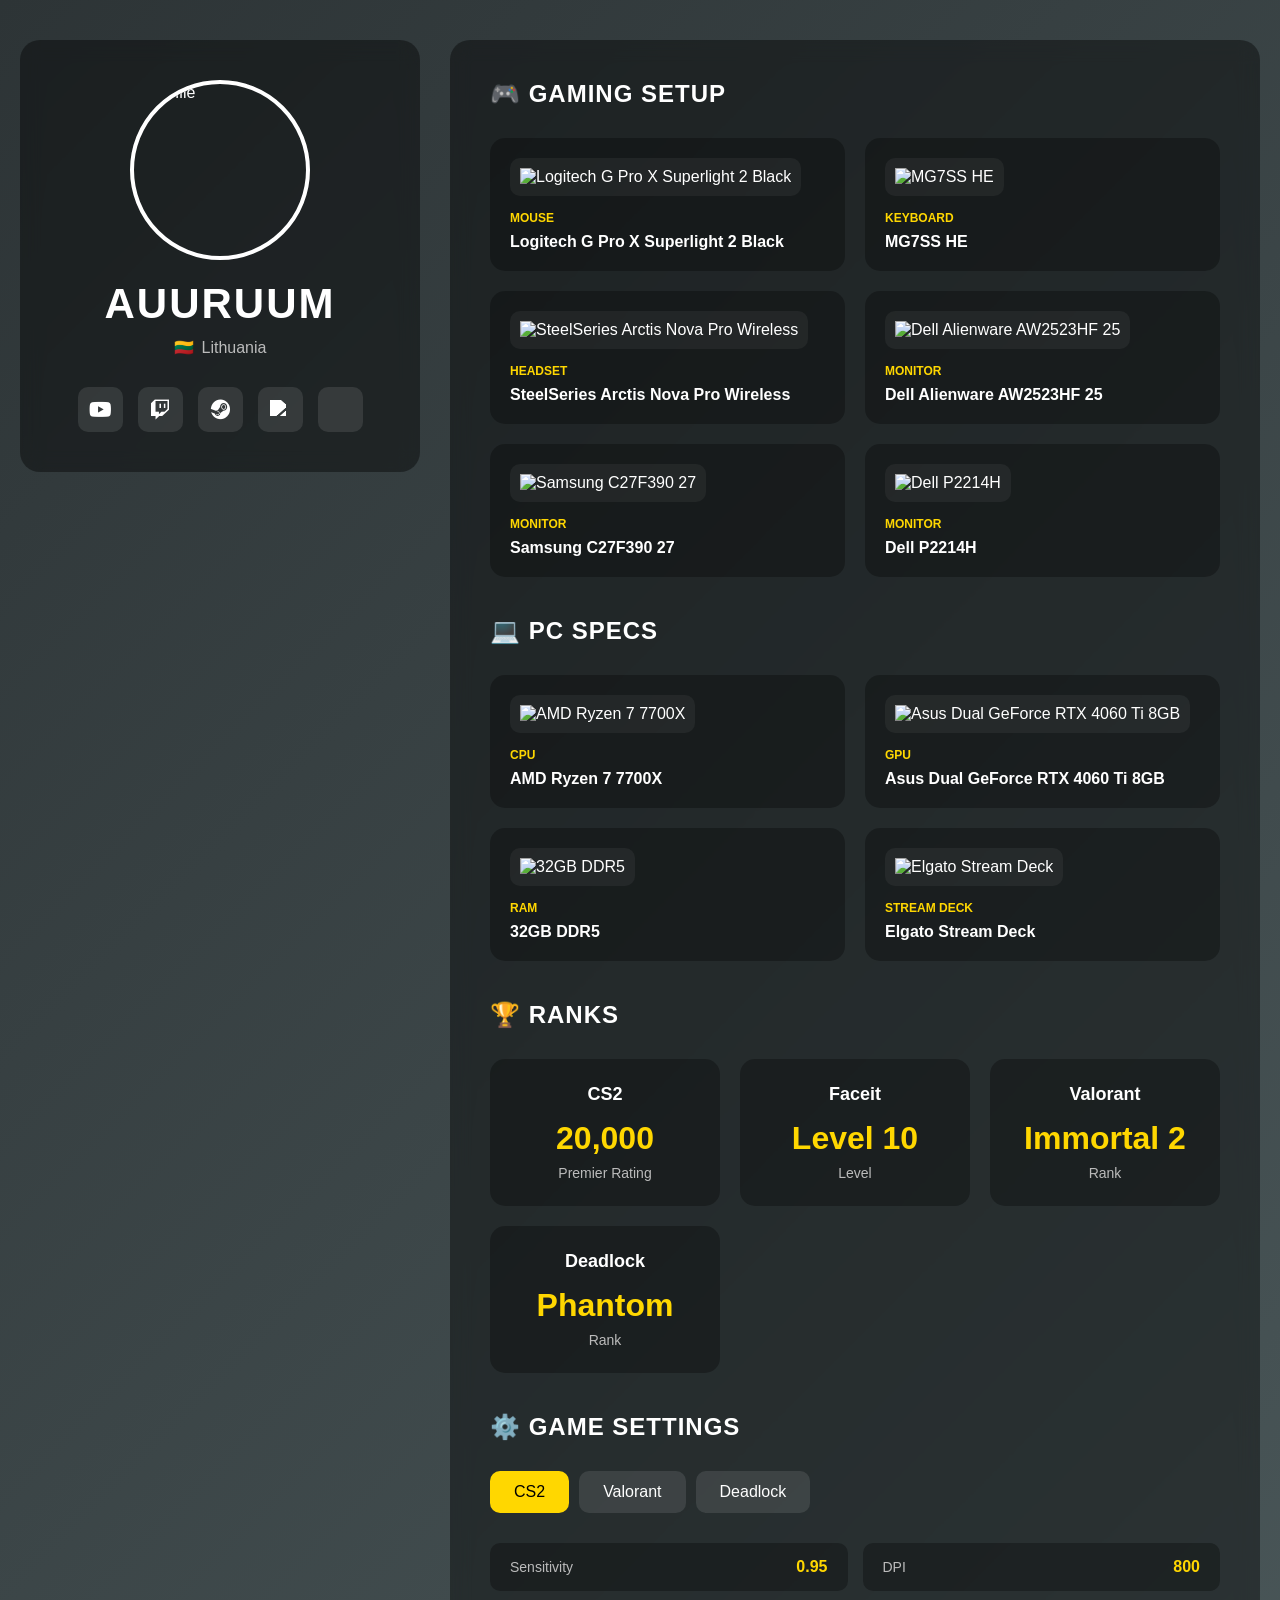
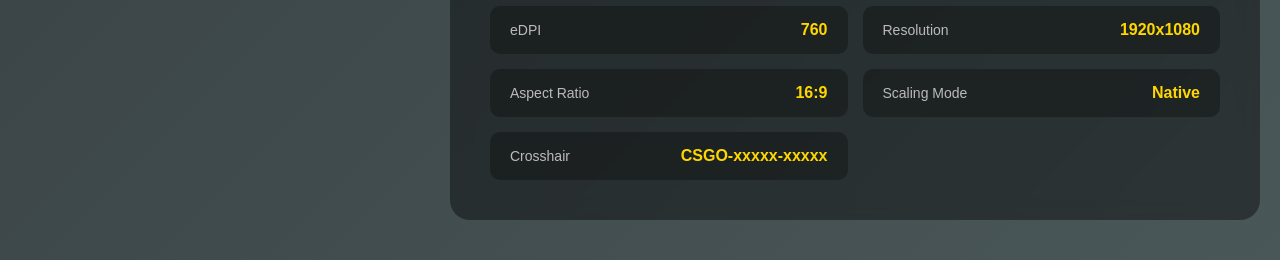
==== index.html @ 207f5b7b "Refactor gaming profile to modular HTML, CSS, and JS Replaces monolithic gaming-profile-page.html wi" ====
<!DOCTYPE html>
<html lang="en">
<head>
    <meta charset="UTF-8">
    <meta name="viewport" content="width=device-width, initial-scale=1.0">
    <title>Gaming Profile</title>
    <!-- Font Awesome for icons -->
    <link rel="stylesheet" href="https://cdnjs.cloudflare.com/ajax/libs/font-awesome/6.5.1/css/all.min.css">
    <!-- External CSS -->
    <link rel="stylesheet" href="styles.css">
</head>
<body>
    <div class="container">
        <div class="profile-card">
            <img id="profileImage" class="profile-image" src="https://via.placeholder.com/180" alt="Profile">
            <h1 id="username" class="username">AUURUUM</h1>
            <div class="location">
                <span>🇱🇹</span>
                <span id="location">Lithuania</span>
            </div>
            <div class="social-links" id="socialLinks"></div>
        </div>

        <div class="content-section">
            <div class="section-header">🎮 GAMING SETUP</div>
            <div class="gear-grid" id="gearGrid"></div>

            <div class="section-header">💻 PC SPECS</div>
            <div class="specs-grid" id="specsGrid"></div>

            <div class="ranks-section">
                <div class="section-header">🏆 RANKS</div>
                <div class="ranks-grid" id="ranksGrid"></div>
            </div>

            <div class="games-section">
                <div class="section-header">⚙️ GAME SETTINGS</div>
                <div class="game-tabs" id="gameTabs"></div>
                <div id="gameSettingsContainer"></div>
            </div>
        </div>
    </div>

    <!-- External JavaScript -->
    <script src="script.js"></script>
</body>
</html>
---- styles.css ----
* {
    margin: 0;
    padding: 0;
    box-sizing: border-box;
}

body {
    font-family: 'Arial', sans-serif;
    background: linear-gradient(135deg, #2d3436 0%, #4a5759 100%);
    color: #fff;
    min-height: 100vh;
    padding: 40px 20px;
}

.container {
    max-width: 1400px;
    margin: 0 auto;
    display: grid;
    grid-template-columns: 400px 1fr;
    gap: 30px;
}

.profile-card {
    background: rgba(0, 0, 0, 0.4);
    border-radius: 20px;
    padding: 40px;
    height: fit-content;
    backdrop-filter: blur(10px);
}

.profile-image {
    width: 180px;
    height: 180px;
    border-radius: 50%;
    margin: 0 auto 20px;
    display: block;
    border: 4px solid #fff;
}

.username {
    font-size: 42px;
    font-weight: bold;
    text-align: center;
    margin-bottom: 10px;
    letter-spacing: 2px;
}

.location {
    text-align: center;
    color: #bbb;
    margin-bottom: 30px;
    display: flex;
    align-items: center;
    justify-content: center;
    gap: 8px;
}

.social-links {
    display: flex;
    justify-content: center;
    gap: 15px;
    flex-wrap: wrap;
}

.social-link {
    width: 45px;
    height: 45px;
    background: rgba(255, 255, 255, 0.1);
    border-radius: 10px;
    display: flex;
    align-items: center;
    justify-content: center;
    text-decoration: none;
    color: #fff;
    transition: all 0.3s;
    font-size: 20px;
}

.social-link img {
    width: 20px;
    height: 20px;
    filter: brightness(0) invert(1);
}

.social-link:hover {
    background: rgba(255, 255, 255, 0.2);
    transform: translateY(-3px);
}

.content-section {
    background: rgba(0, 0, 0, 0.4);
    border-radius: 20px;
    padding: 40px;
    backdrop-filter: blur(10px);
}

.section-header {
    font-size: 24px;
    font-weight: bold;
    margin-bottom: 30px;
    display: flex;
    align-items: center;
    gap: 10px;
    letter-spacing: 1px;
}

.gear-grid, .specs-grid {
    display: grid;
    grid-template-columns: repeat(auto-fill, minmax(250px, 1fr));
    gap: 20px;
    margin-bottom: 40px;
}

.gear-item, .spec-item {
    background: rgba(0, 0, 0, 0.3);
    padding: 20px;
    border-radius: 15px;
    transition: all 0.3s;
}

.gear-item:hover, .spec-item:hover {
    background: rgba(0, 0, 0, 0.5);
    transform: translateY(-5px);
}

.gear-image, .spec-image {
    width: 100%;
    height: 150px;
    object-fit: contain;
    margin-bottom: 15px;
    background: rgba(255, 255, 255, 0.05);
    border-radius: 10px;
    padding: 10px;
}

.gear-category, .spec-category {
    color: #ffd700;
    font-size: 12px;
    font-weight: bold;
    margin-bottom: 8px;
    text-transform: uppercase;
}

.gear-name, .spec-name {
    font-size: 16px;
    font-weight: bold;
}

.ranks-section {
    margin-bottom: 40px;
}

.ranks-grid {
    display: grid;
    grid-template-columns: repeat(auto-fill, minmax(200px, 1fr));
    gap: 20px;
}

.rank-card {
    background: rgba(0, 0, 0, 0.3);
    padding: 25px;
    border-radius: 15px;
    text-align: center;
    transition: all 0.3s;
}

.rank-card:hover {
    background: rgba(0, 0, 0, 0.5);
    transform: translateY(-5px);
}

.rank-game {
    font-size: 18px;
    font-weight: bold;
    margin-bottom: 15px;
}

.rank-value {
    font-size: 32px;
    font-weight: bold;
    color: #ffd700;
    margin-bottom: 8px;
}

.rank-label {
    color: #bbb;
    font-size: 14px;
}

.games-section {
    margin-top: 40px;
}

.game-tabs {
    display: flex;
    gap: 10px;
    margin-bottom: 30px;
    flex-wrap: wrap;
}

.game-tab {
    padding: 12px 24px;
    background: rgba(255, 255, 255, 0.1);
    border: none;
    border-radius: 10px;
    color: #fff;
    cursor: pointer;
    font-size: 16px;
    transition: all 0.3s;
}

.game-tab:hover {
    background: rgba(255, 255, 255, 0.15);
}

.game-tab.active {
    background: #ffd700;
    color: #000;
}

.game-settings {
    display: none;
}

.game-settings.active {
    display: block;
}

.settings-grid {
    display: grid;
    grid-template-columns: repeat(auto-fill, minmax(300px, 1fr));
    gap: 15px;
}

.setting-item {
    background: rgba(0, 0, 0, 0.3);
    padding: 15px 20px;
    border-radius: 10px;
    display: flex;
    justify-content: space-between;
    align-items: center;
}

.setting-label {
    color: #bbb;
    font-size: 14px;
}

.setting-value {
    font-weight: bold;
    color: #ffd700;
}

@media (max-width: 1024px) {
    .container {
        grid-template-columns: 1fr;
    }
}
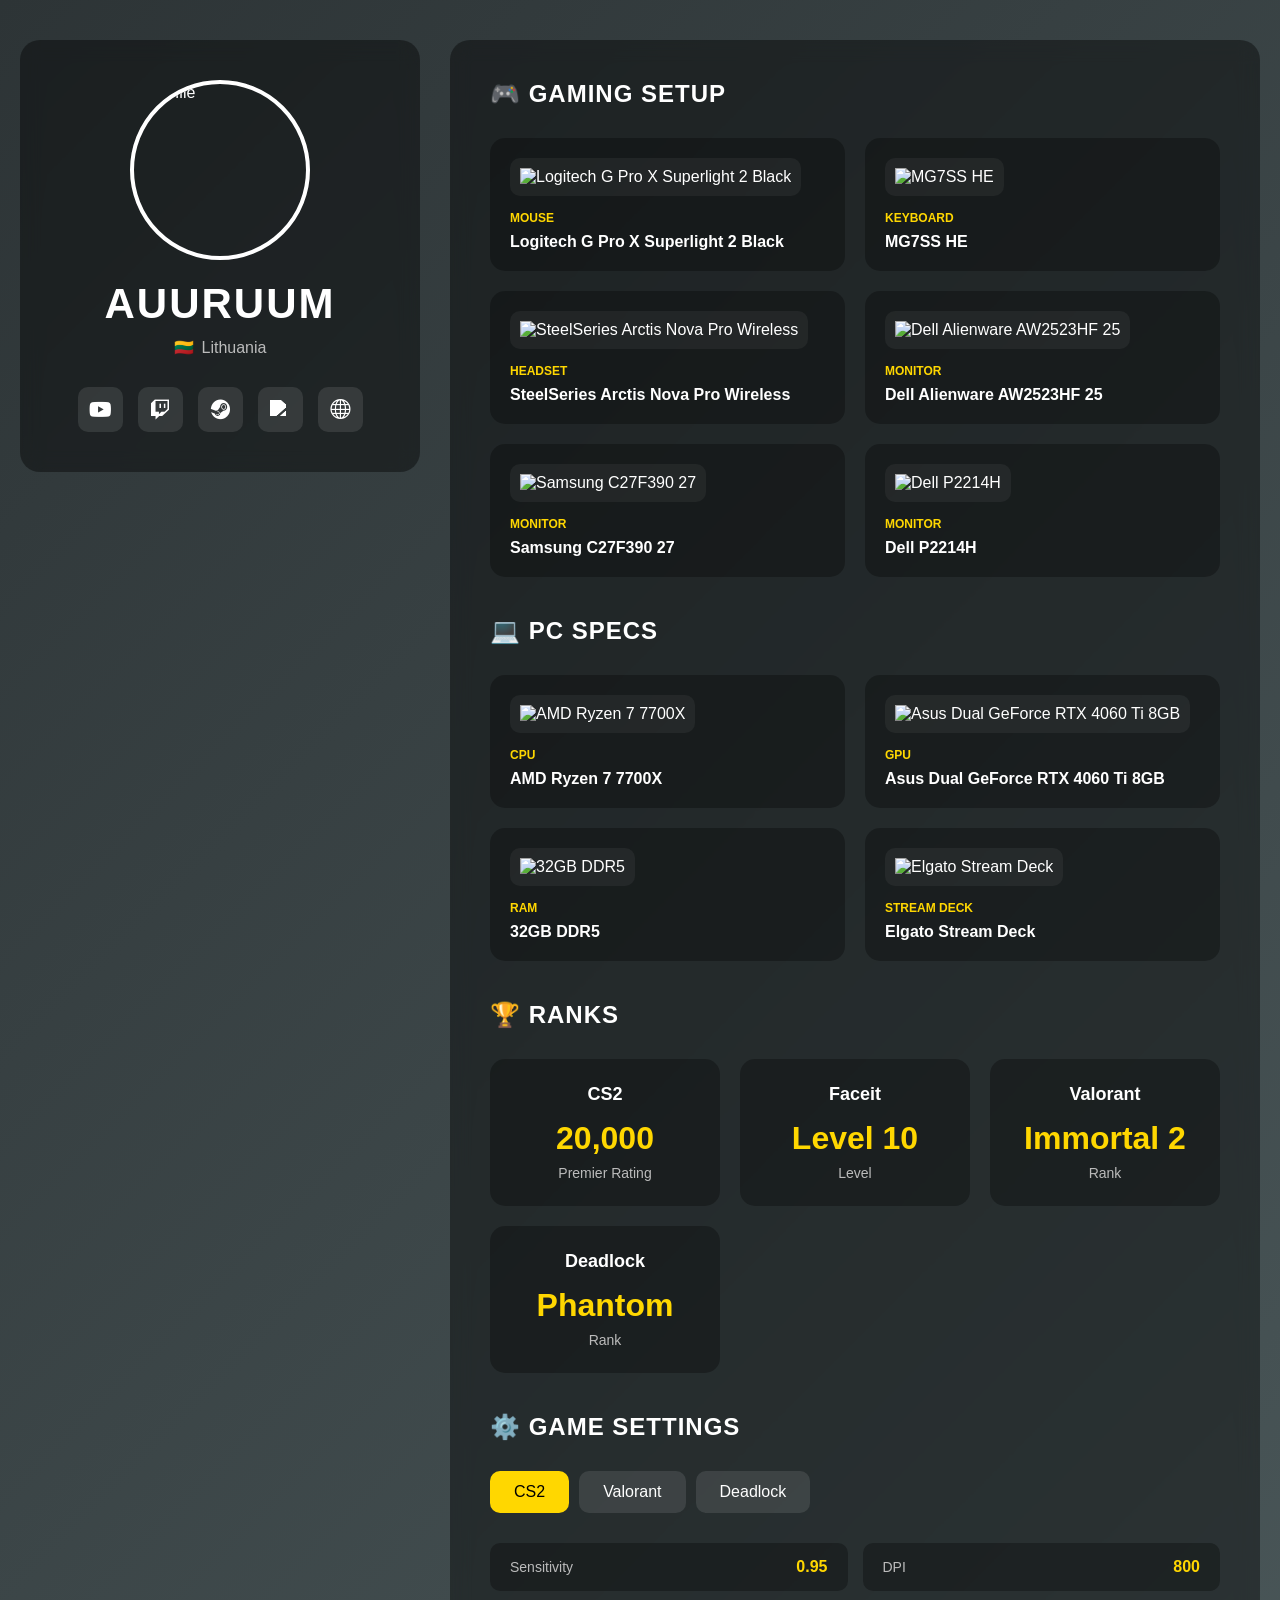
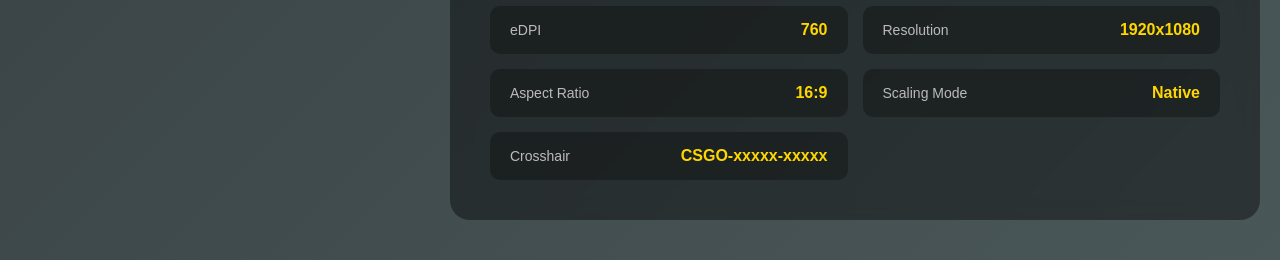
==== commit 6b8b515f: "Add Bootstrap Icons CDN to index.html Included the Bootstrap Icons CDN link in the head section to e" ====
--- a/index.html
+++ b/index.html
@@ -6,6 +6,8 @@
     <title>Gaming Profile</title>
     <!-- Font Awesome for icons -->
     <link rel="stylesheet" href="https://cdnjs.cloudflare.com/ajax/libs/font-awesome/6.5.1/css/all.min.css">
+    <!-- Bootstrap Icons -->
+    <link rel="stylesheet" href="https://cdn.jsdelivr.net/npm/bootstrap-icons@1.11.3/font/bootstrap-icons.min.css">
     <!-- External CSS -->
     <link rel="stylesheet" href="styles.css">
 </head>
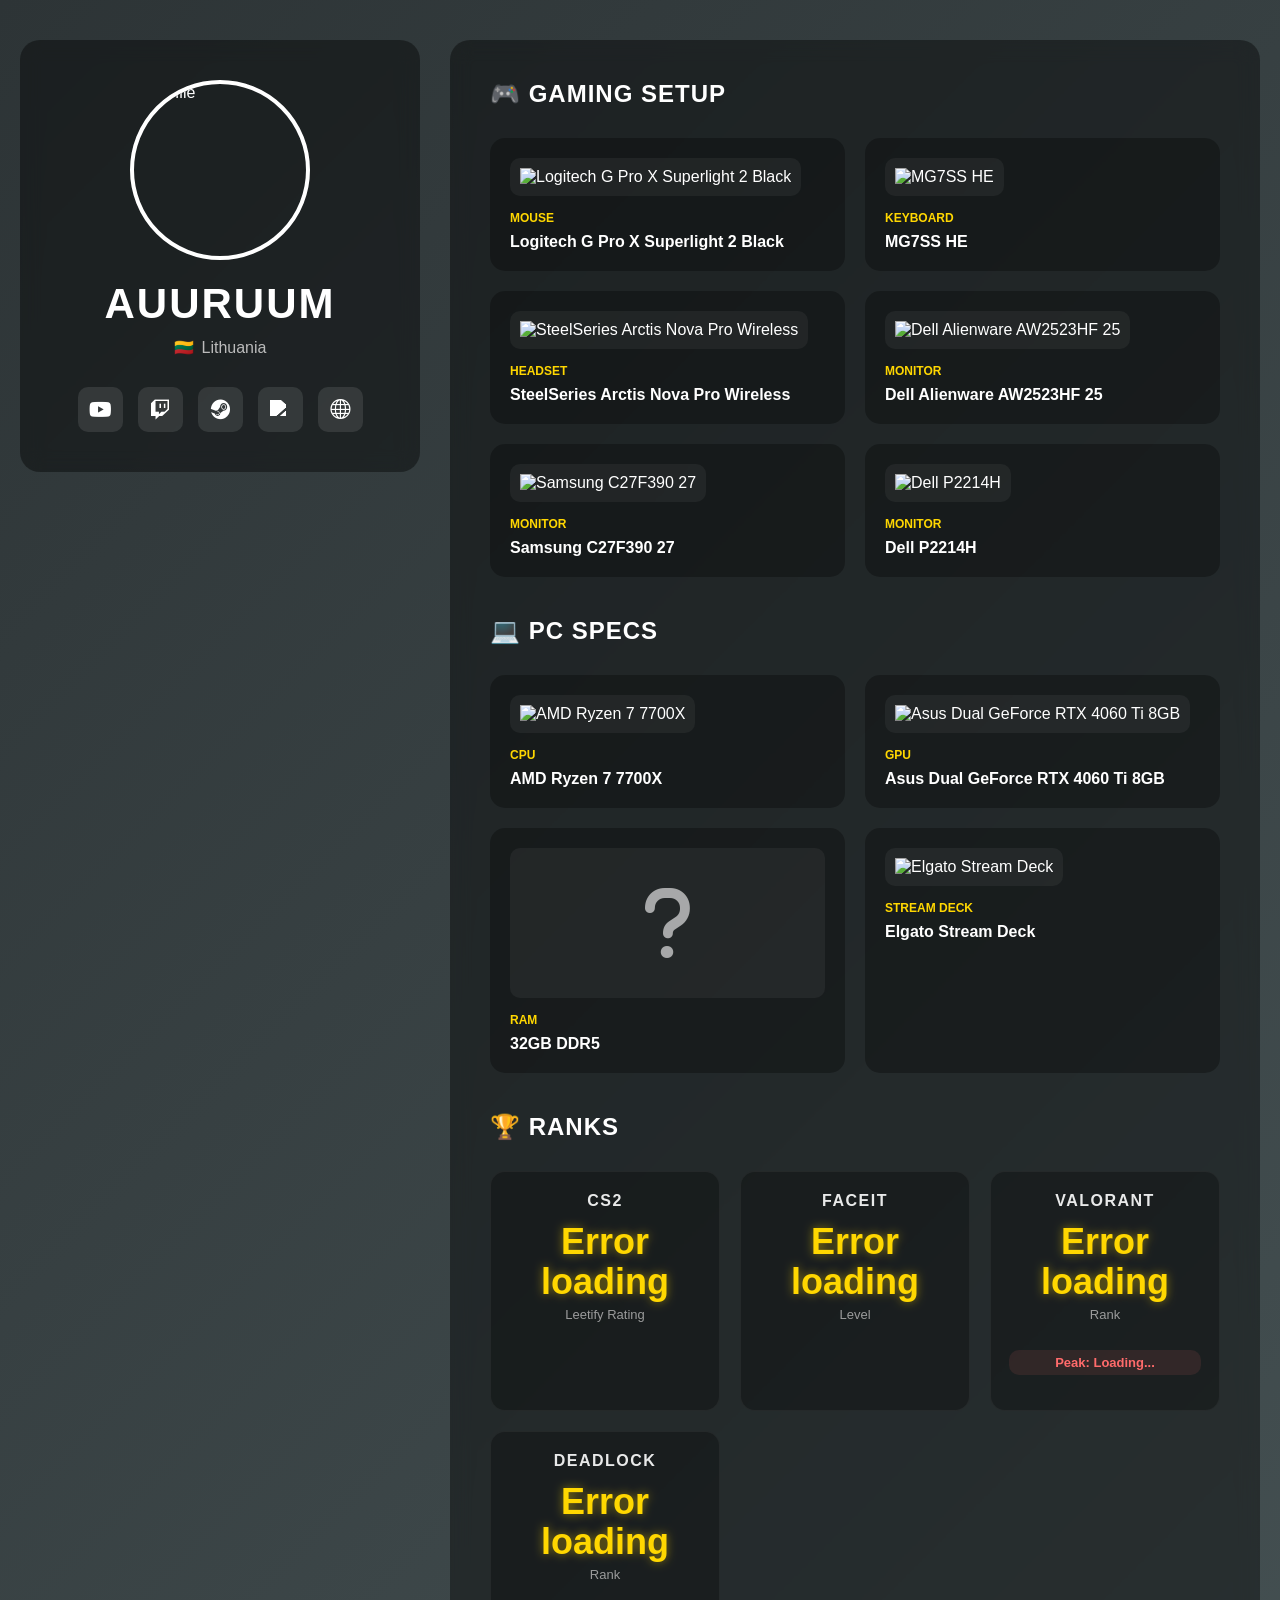
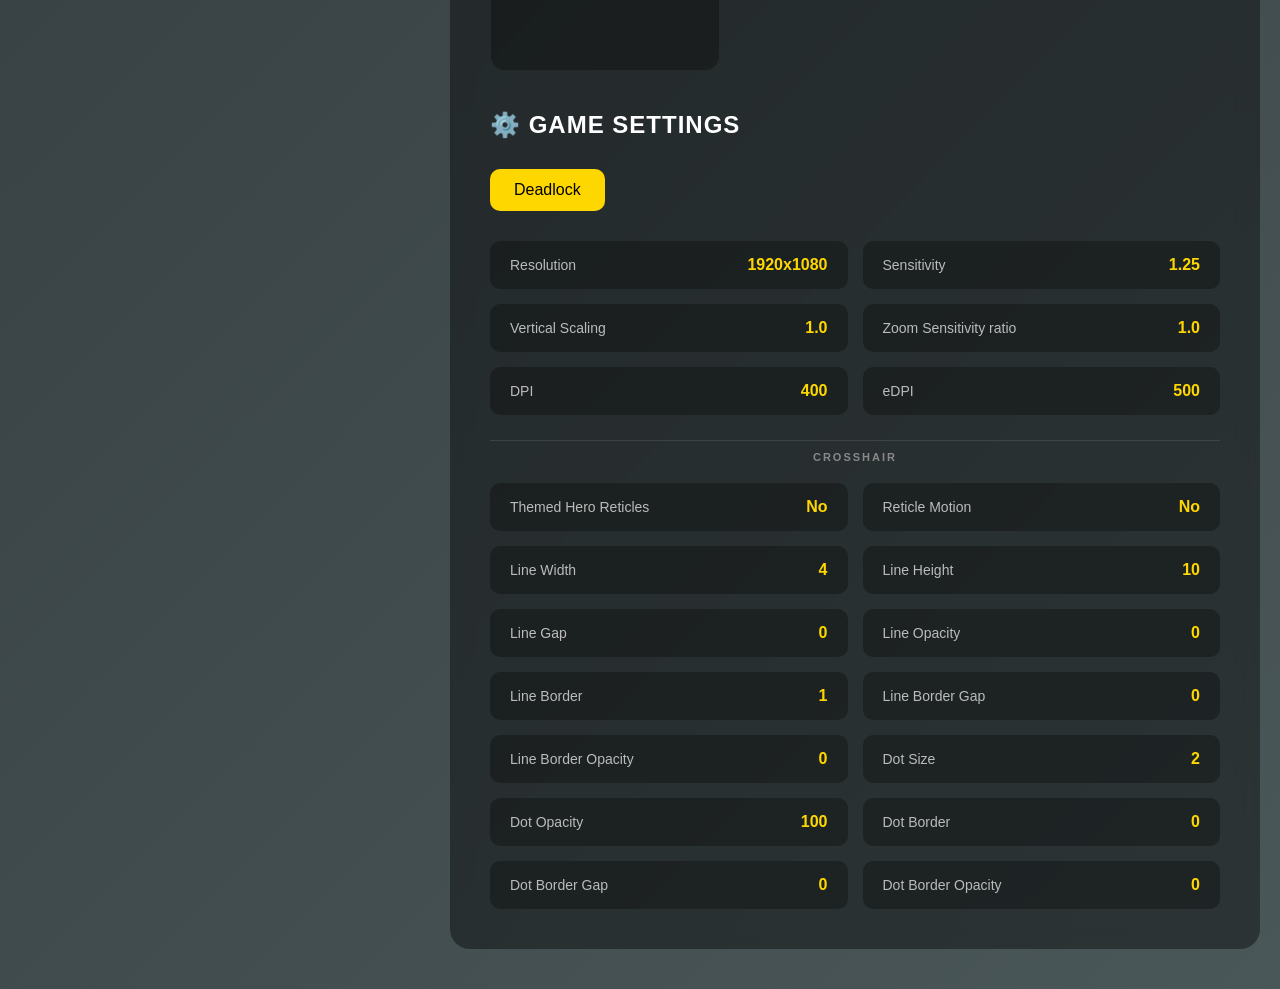
==== commit fbe2c256: "Move config to separate file and add Deadlock crosshair UI Configuration data was moved from script." ====
--- a/index.html
+++ b/index.html
@@ -43,6 +43,8 @@
         </div>
     </div>
 
+    <!-- Configuration -->
+    <script src="config.js"></script>
     <!-- External JavaScript -->
     <script src="script.js"></script>
 </body>
--- a/styles.css
+++ b/styles.css
@@ -133,6 +133,15 @@
     padding: 10px;
 }
 
+/* Font Awesome icon styling for specs */
+i.spec-image {
+    display: flex;
+    align-items: center;
+    justify-content: center;
+    font-size: 80px;
+    color: rgba(255, 255, 255, 0.6);
+}
+
 .gear-category, .spec-category {
     color: #ffd700;
     font-size: 12px;
@@ -158,10 +167,16 @@
 
 .rank-card {
     background: rgba(0, 0, 0, 0.3);
-    padding: 25px;
+    padding: 20px 18px;
     border-radius: 15px;
     text-align: center;
     transition: all 0.3s;
+    position: relative;
+    overflow: hidden;
+    display: flex;
+    flex-direction: column;
+    min-height: 240px;
+    border: 1px solid rgba(255, 255, 255, 0.05);
 }
 
 .rank-card:hover {
@@ -170,21 +185,112 @@
 }
 
 .rank-game {
-    font-size: 18px;
-    font-weight: bold;
-    margin-bottom: 15px;
+    font-size: 16px;
+    font-weight: bold;
+    margin-bottom: 12px;
+    text-transform: uppercase;
+    letter-spacing: 1.5px;
+    opacity: 0.9;
+}
+
+.rank-image {
+    width: 80px;
+    height: 80px;
+    margin: 10px auto;
+    display: block;
+    filter: drop-shadow(0 0 10px rgba(255, 215, 0, 0.3));
+    transition: all 0.3s;
+}
+
+.rank-card:hover .rank-image {
+    transform: scale(1.1);
+    filter: drop-shadow(0 0 15px rgba(255, 215, 0, 0.5));
 }
 
 .rank-value {
-    font-size: 32px;
+    font-size: 36px;
     font-weight: bold;
     color: #ffd700;
-    margin-bottom: 8px;
+    margin-bottom: 6px;
+    text-shadow: 0 0 10px rgba(255, 215, 0, 0.5);
+    line-height: 1.1;
 }
 
 .rank-label {
     color: #bbb;
-    font-size: 14px;
+    font-size: 13px;
+    margin-bottom: 18px;
+    opacity: 0.8;
+}
+
+.rank-peak {
+    color: #ff6b6b;
+    font-size: 13px;
+    margin-top: 10px;
+    padding: 5px 10px;
+    background: rgba(255, 107, 107, 0.1);
+    border-radius: 10px;
+    display: inline-block;
+    font-weight: 600;
+}
+
+.cs2-stats {
+    margin-top: auto;
+    padding-top: 15px;
+    display: flex;
+    flex-direction: column;
+    gap: 5px;
+    width: 100%;
+    border-top: 1px solid rgba(255, 255, 255, 0.06);
+}
+
+.cs2-stat-row {
+    display: flex;
+    gap: 5px;
+    justify-content: center;
+    flex-wrap: wrap;
+}
+
+.cs2-stat-item {
+    font-size: 11px;
+    color: #ccc;
+    background: rgba(255, 255, 255, 0.04);
+    padding: 7px 12px;
+    border-radius: 8px;
+    flex: 1;
+    min-width: fit-content;
+    text-align: center;
+    border: 1px solid rgba(255, 255, 255, 0.06);
+    transition: all 0.2s;
+}
+
+.cs2-stat-item:hover {
+    background: rgba(255, 255, 255, 0.06);
+    border-color: rgba(255, 215, 0, 0.2);
+}
+
+.cs2-stat-item strong {
+    color: #ffd700;
+    display: block;
+    font-size: 9px;
+    margin-bottom: 3px;
+    font-weight: 600;
+    opacity: 0.9;
+    text-transform: uppercase;
+    letter-spacing: 0.5px;
+}
+
+.cs2-stat-divider {
+    font-size: 8px;
+    color: #888;
+    text-transform: uppercase;
+    letter-spacing: 2px;
+    margin: 8px 0 4px 0;
+    padding-top: 0;
+    border-top: none;
+    font-weight: 600;
+    text-align: center;
+    opacity: 0.6;
 }
 
 .games-section {
@@ -251,6 +357,19 @@
     color: #ffd700;
 }
 
+.setting-divider {
+    grid-column: 1 / -1;
+    font-size: 11px;
+    color: #888;
+    text-transform: uppercase;
+    letter-spacing: 2px;
+    margin: 10px 0 5px 0;
+    padding-top: 10px;
+    border-top: 1px solid rgba(255, 255, 255, 0.1);
+    font-weight: 600;
+    text-align: center;
+}
+
 @media (max-width: 1024px) {
     .container {
         grid-template-columns: 1fr;
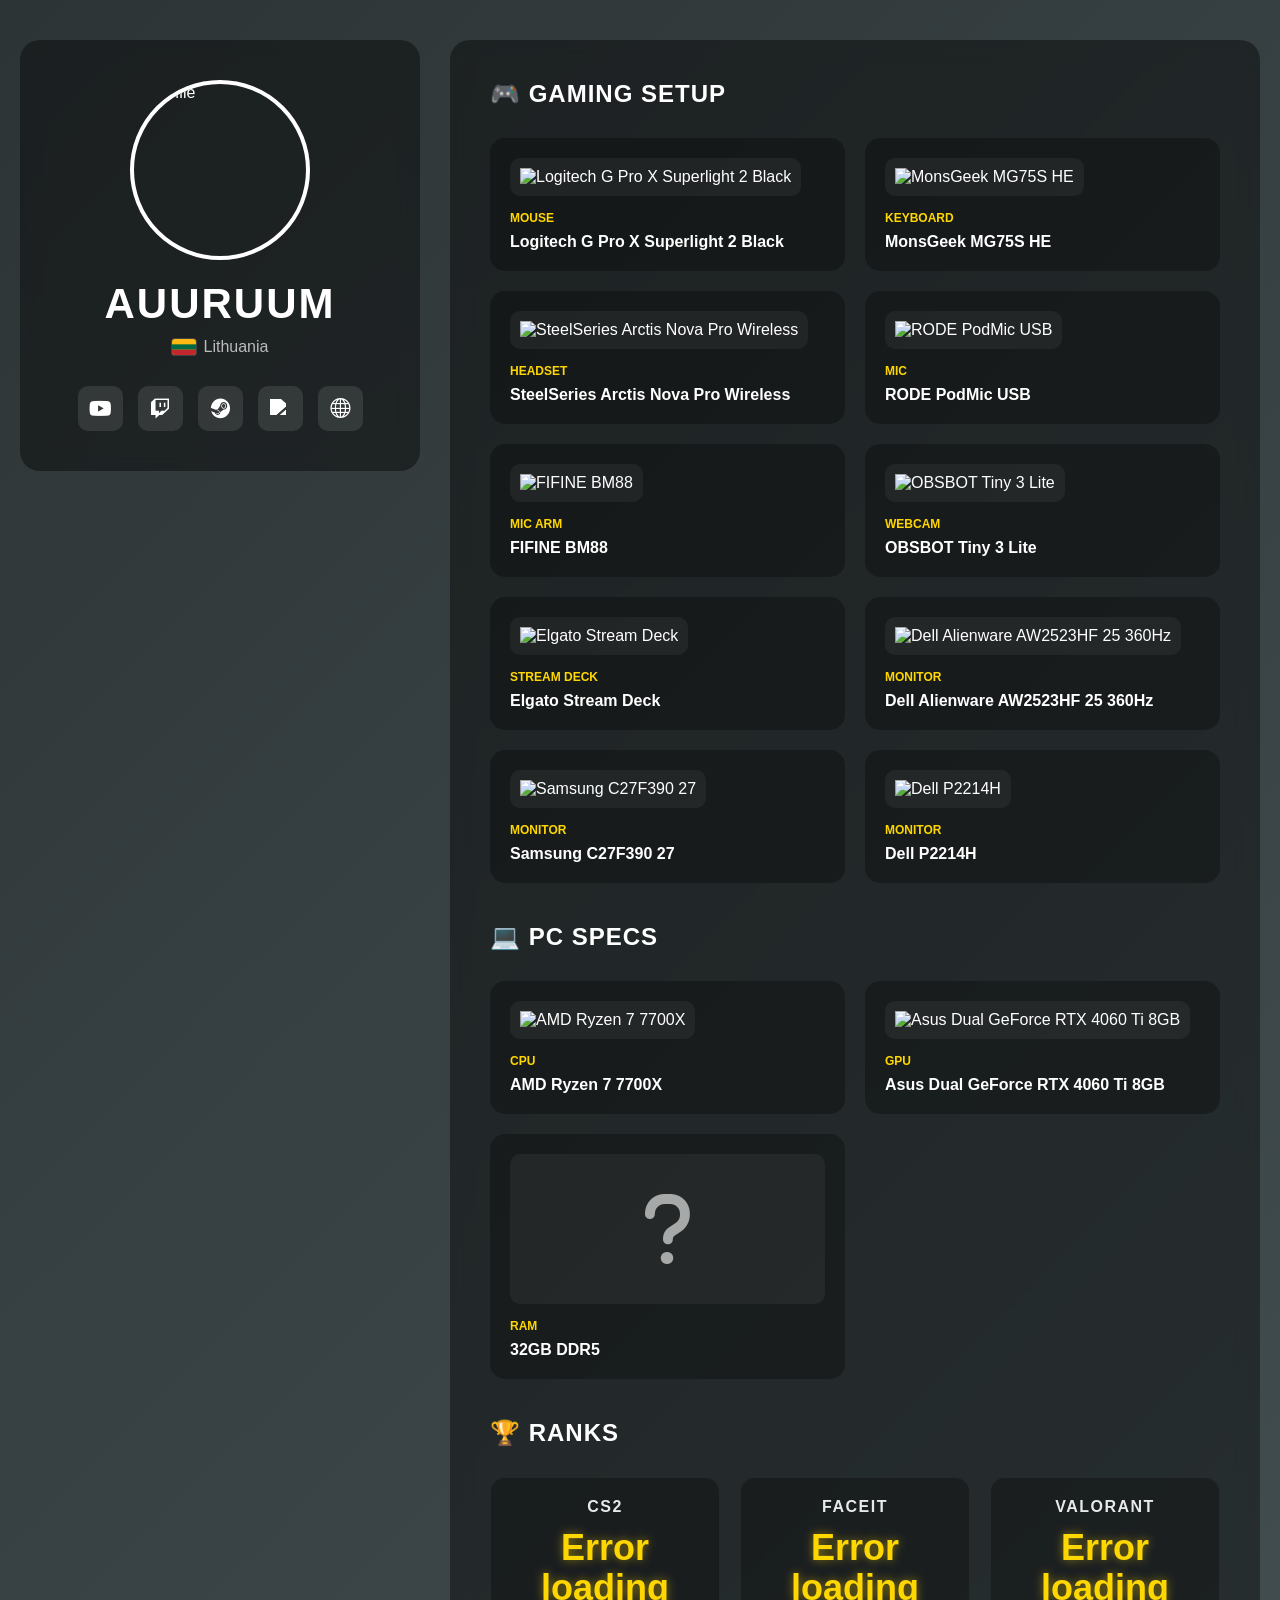
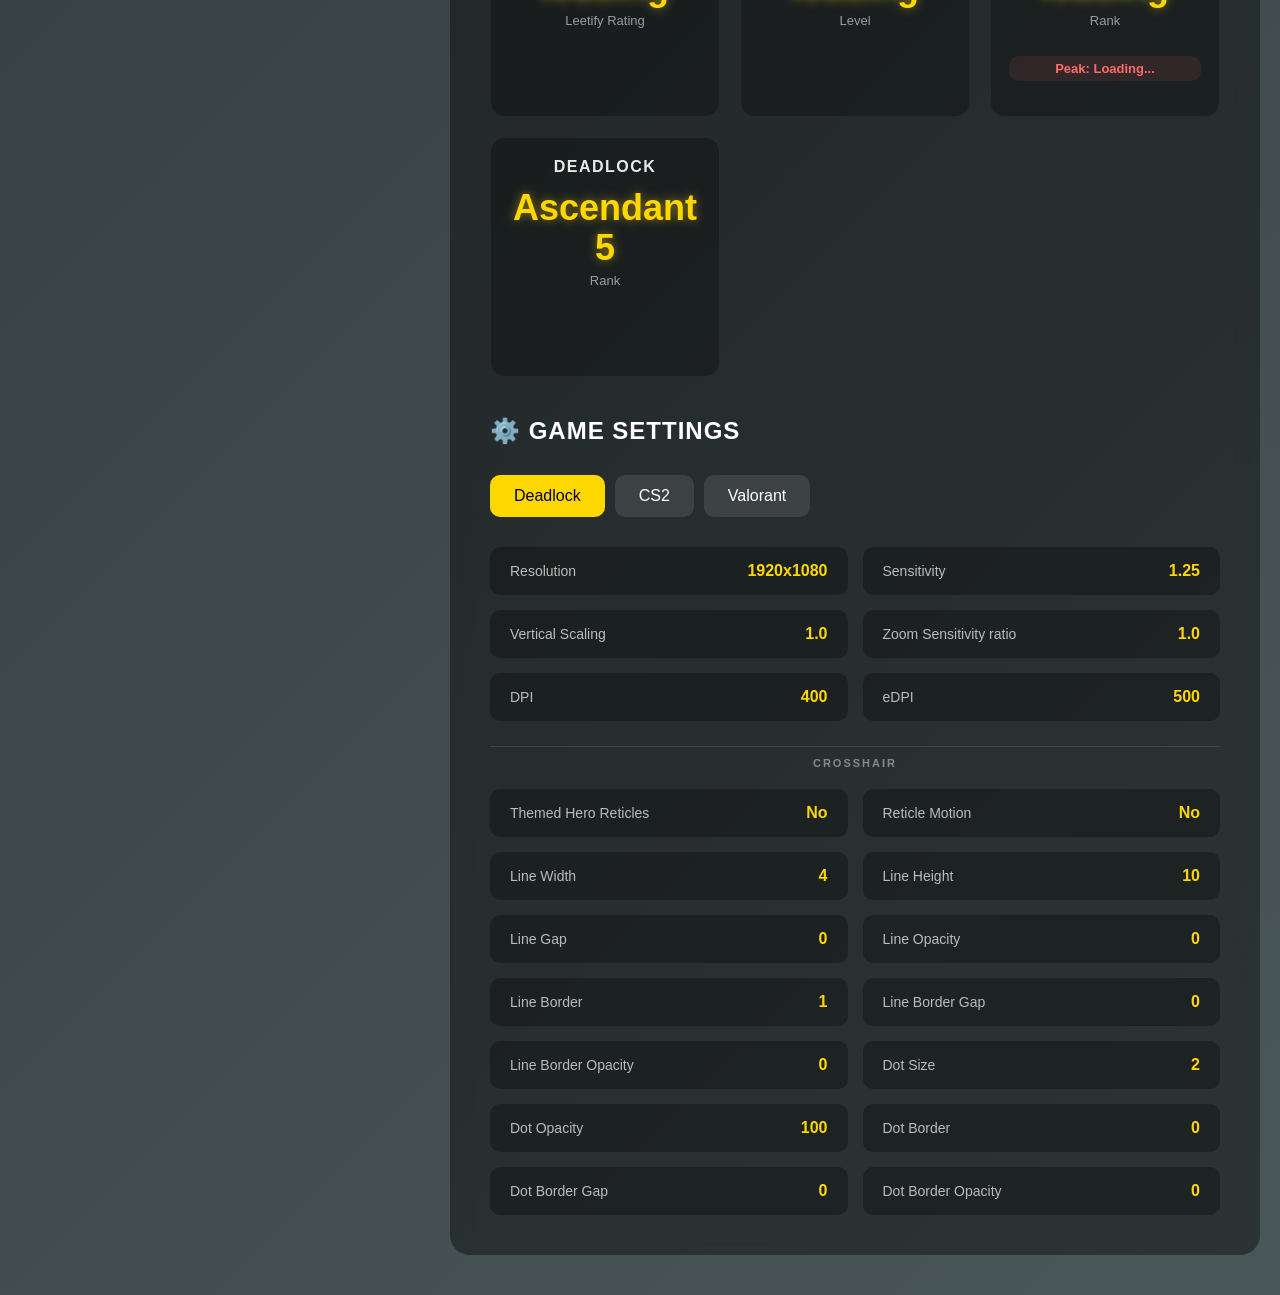
==== commit 3cbb89b3: "Add Lithuania flag image and use in profile Add an SVG asset for the Lithuania flag and switch the p" ====
--- a/index.html
+++ b/index.html
@@ -17,7 +17,7 @@
             <img id="profileImage" class="profile-image" src="https://via.placeholder.com/180" alt="Profile">
             <h1 id="username" class="username">AUURUUM</h1>
             <div class="location">
-                <span>🇱🇹</span>
+                <img id="profileFlag" class="profile-flag" src="assets/flags/lithuania.svg" alt="Lithuania flag">
                 <span id="location">Lithuania</span>
             </div>
             <div class="social-links" id="socialLinks"></div>
--- a/styles.css
+++ b/styles.css
@@ -53,6 +53,15 @@
     align-items: center;
     justify-content: center;
     gap: 8px;
+}
+
+.profile-flag {
+    width: 24px;
+    height: 16px;
+    object-fit: cover;
+    border-radius: 3px;
+    flex: 0 0 auto;
+    box-shadow: 0 0 0 1px rgba(255, 255, 255, 0.15);
 }
 
 .social-links {
@@ -345,16 +354,21 @@
     display: flex;
     justify-content: space-between;
     align-items: center;
+    gap: 15px;
 }
 
 .setting-label {
     color: #bbb;
     font-size: 14px;
+    flex-shrink: 0;
 }
 
 .setting-value {
     font-weight: bold;
     color: #ffd700;
+    word-break: break-all;
+    text-align: right;
+    overflow-wrap: break-word;
 }
 
 .setting-divider {
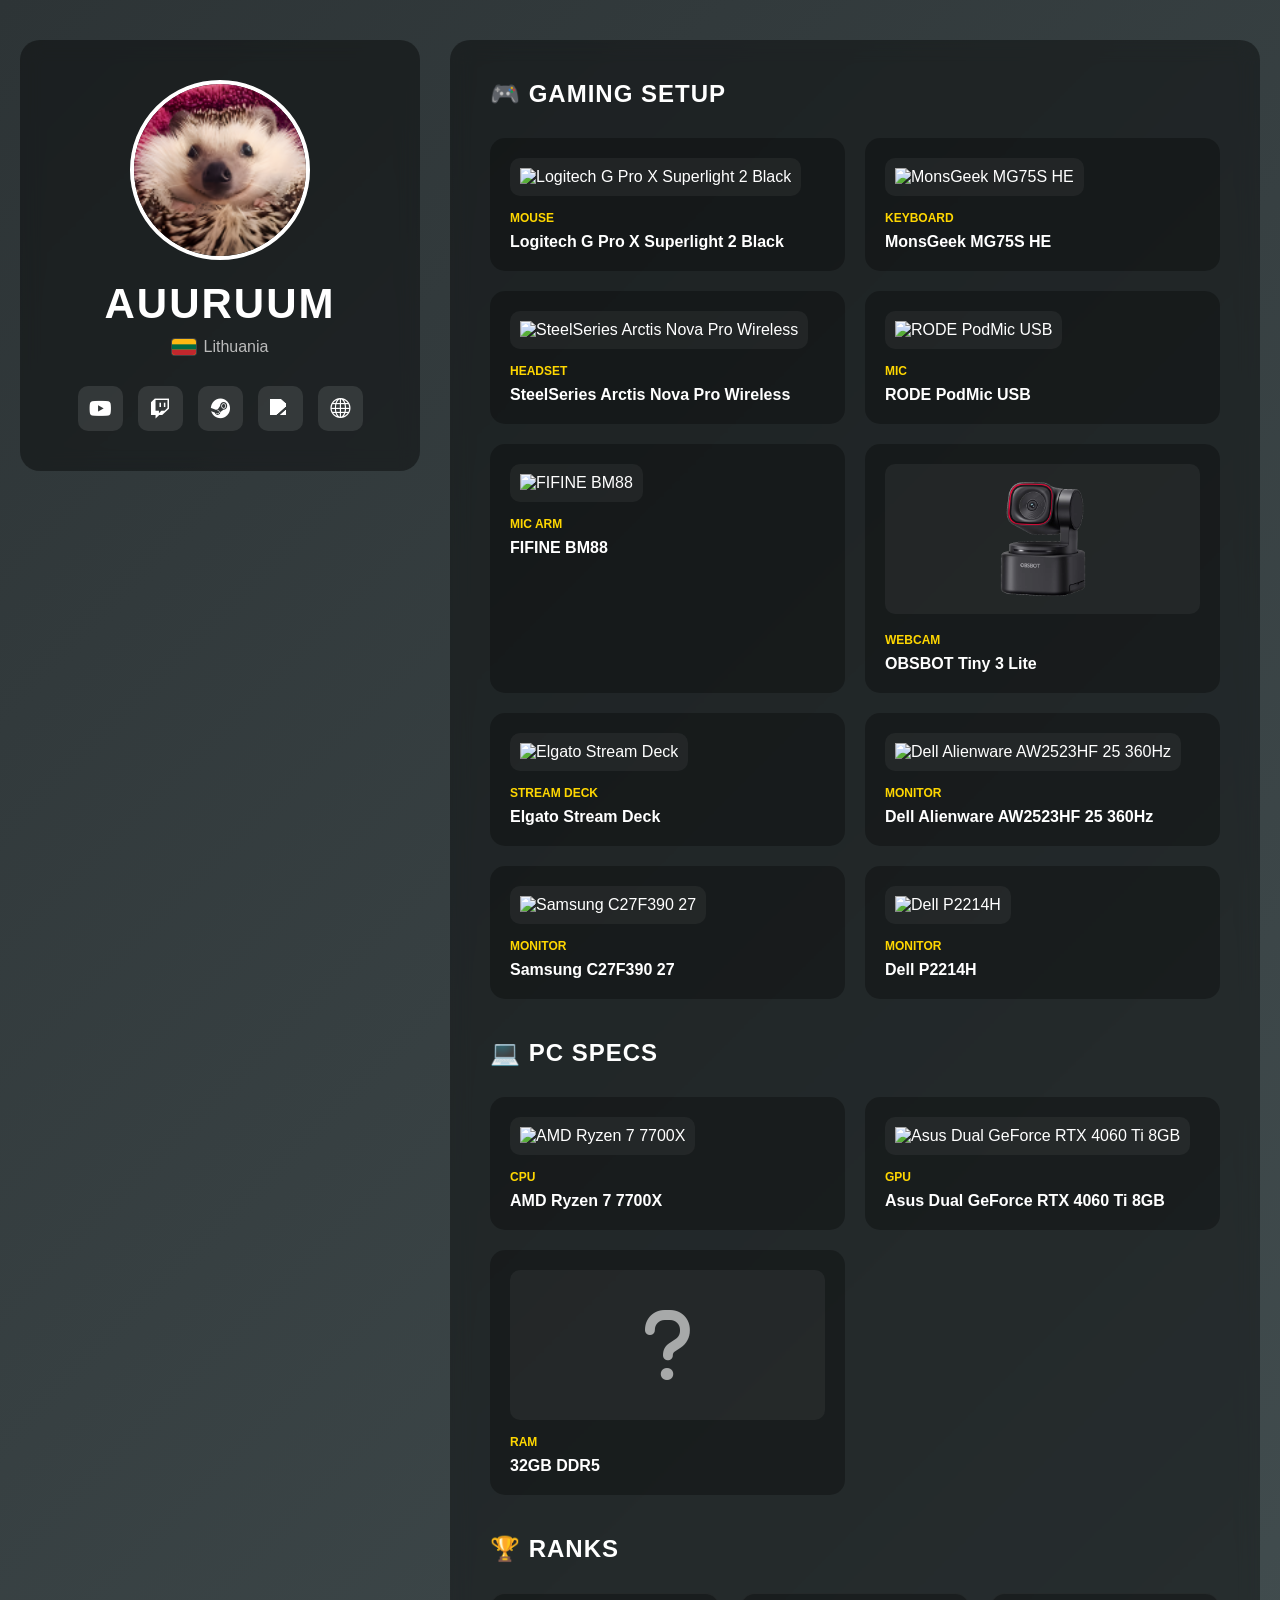
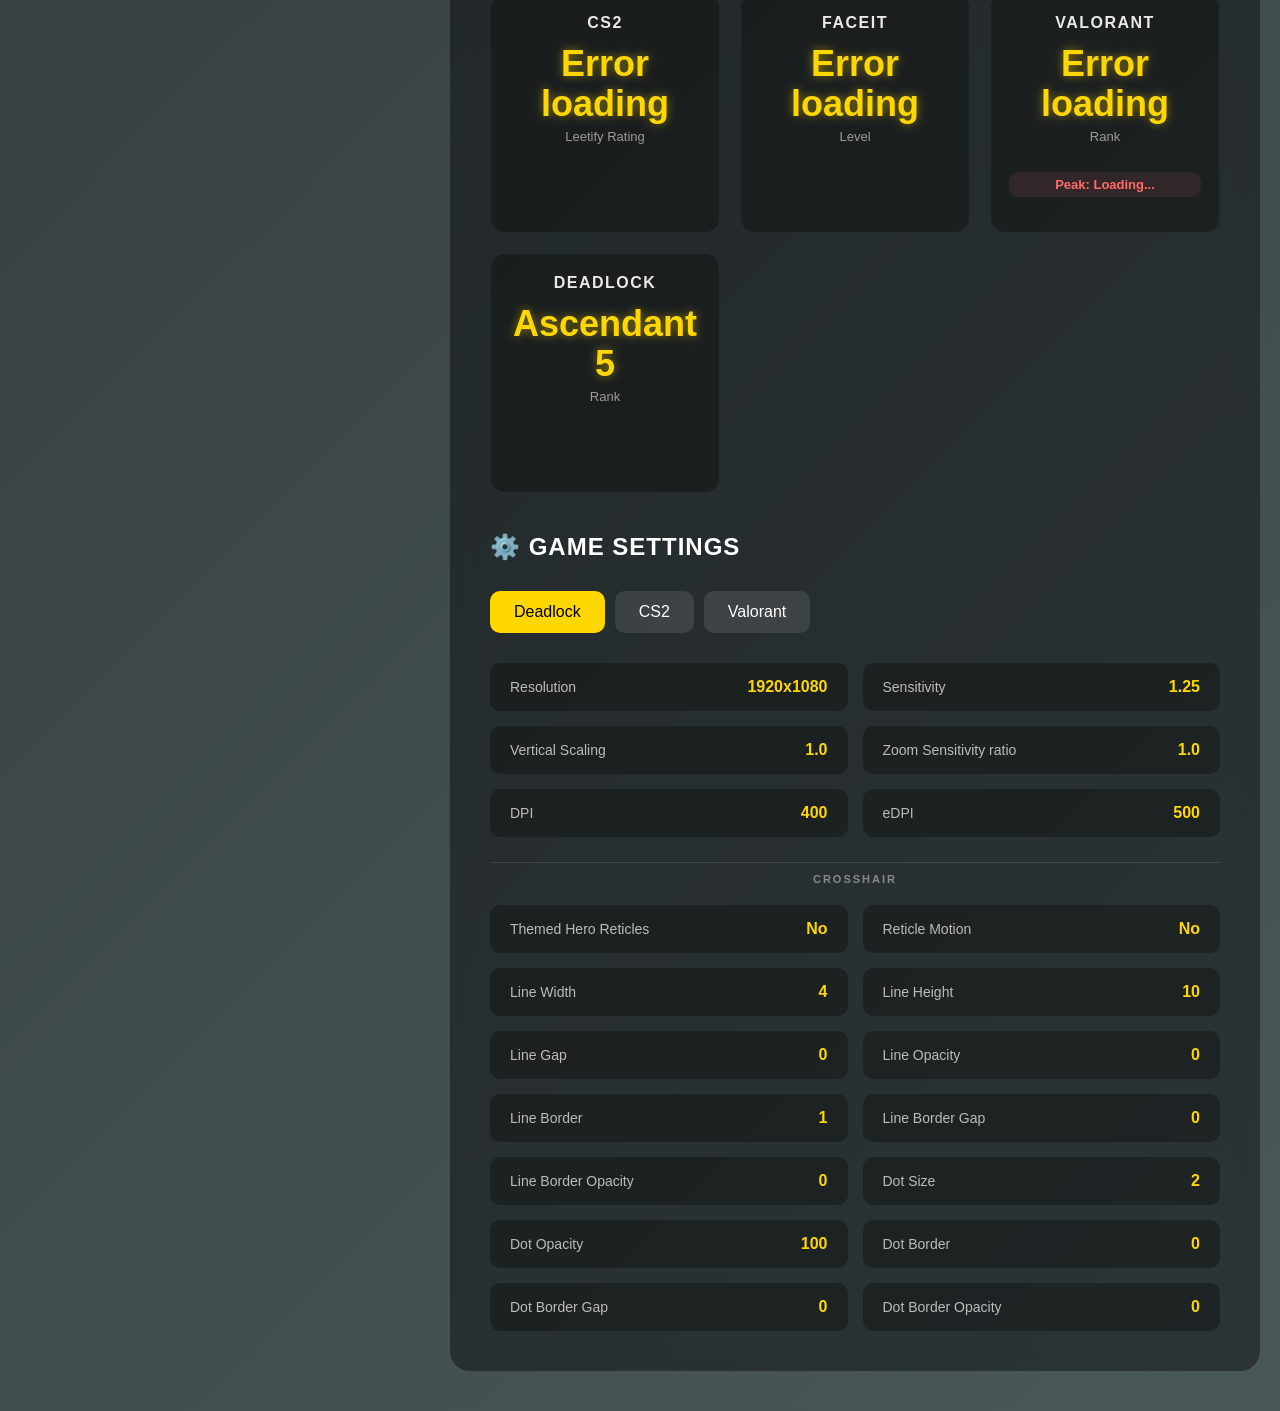
==== commit d925513e: "Serve ImgBB images locally" ====
--- a/index.html
+++ b/index.html
@@ -14,7 +14,7 @@
 <body>
     <div class="container">
         <div class="profile-card">
-            <img id="profileImage" class="profile-image" src="https://via.placeholder.com/180" alt="Profile">
+            <img id="profileImage" class="profile-image" src="assets/profile.png" alt="Profile" width="180" height="180" fetchpriority="high" decoding="async">
             <h1 id="username" class="username">AUURUUM</h1>
             <div class="location">
                 <img id="profileFlag" class="profile-flag" src="assets/flags/lithuania.svg" alt="Lithuania flag">
@@ -48,4 +48,4 @@
     <!-- External JavaScript -->
     <script src="script.js"></script>
 </body>
-</html>+</html>
--- a/styles.css
+++ b/styles.css
@@ -10,10 +10,11 @@
     color: #fff;
     min-height: 100vh;
     padding: 40px 20px;
+    overflow-x: hidden;
 }
 
 .container {
-    max-width: 1400px;
+    width: min(100%, 1400px);
     margin: 0 auto;
     display: grid;
     grid-template-columns: 400px 1fr;
@@ -115,7 +116,7 @@
 
 .gear-grid, .specs-grid {
     display: grid;
-    grid-template-columns: repeat(auto-fill, minmax(250px, 1fr));
+    grid-template-columns: repeat(auto-fill, minmax(min(250px, 100%), 1fr));
     gap: 20px;
     margin-bottom: 40px;
 }
@@ -170,7 +171,7 @@
 
 .ranks-grid {
     display: grid;
-    grid-template-columns: repeat(auto-fill, minmax(200px, 1fr));
+    grid-template-columns: repeat(auto-fill, minmax(min(200px, 100%), 1fr));
     gap: 20px;
 }
 
@@ -343,7 +344,7 @@
 
 .settings-grid {
     display: grid;
-    grid-template-columns: repeat(auto-fill, minmax(300px, 1fr));
+    grid-template-columns: repeat(auto-fill, minmax(min(300px, 100%), 1fr));
     gap: 15px;
 }
 
@@ -389,3 +390,110 @@
         grid-template-columns: 1fr;
     }
 }
+
+@media (max-width: 600px) {
+    body {
+        padding: 20px 12px;
+    }
+
+    .container {
+        gap: 18px;
+    }
+
+    .profile-card,
+    .content-section {
+        border-radius: 16px;
+        padding: 26px 18px;
+    }
+
+    .profile-image {
+        width: clamp(128px, 42vw, 160px);
+        height: clamp(128px, 42vw, 160px);
+        margin-bottom: 18px;
+    }
+
+    .username {
+        font-size: clamp(32px, 10vw, 42px);
+        letter-spacing: 1px;
+        line-height: 1.05;
+        overflow-wrap: anywhere;
+    }
+
+    .location {
+        margin-bottom: 24px;
+    }
+
+    .social-links {
+        gap: 10px;
+        justify-content: space-between;
+    }
+
+    .social-link {
+        width: 42px;
+        height: 42px;
+        border-radius: 9px;
+    }
+
+    .section-header {
+        font-size: clamp(21px, 6vw, 24px);
+        line-height: 1.2;
+        margin-bottom: 22px;
+    }
+
+    .gear-grid,
+    .specs-grid,
+    .ranks-grid,
+    .settings-grid {
+        gap: 14px;
+    }
+
+    .gear-grid,
+    .specs-grid {
+        margin-bottom: 30px;
+    }
+
+    .gear-item,
+    .spec-item,
+    .rank-card {
+        border-radius: 12px;
+        padding: 18px;
+    }
+
+    .gear-image,
+    .spec-image {
+        height: 130px;
+    }
+
+    .rank-value {
+        font-size: 30px;
+    }
+
+    .game-tabs {
+        gap: 8px;
+        margin-bottom: 22px;
+    }
+
+    .game-tab {
+        flex: 1 1 calc(50% - 8px);
+        min-width: 0;
+        padding: 11px 10px;
+        font-size: 14px;
+    }
+
+    .setting-item {
+        align-items: flex-start;
+        border-radius: 9px;
+        flex-direction: column;
+        gap: 6px;
+        padding: 14px 16px;
+    }
+
+    .setting-label {
+        flex-shrink: 1;
+    }
+
+    .setting-value {
+        max-width: 100%;
+        text-align: left;
+    }
+}
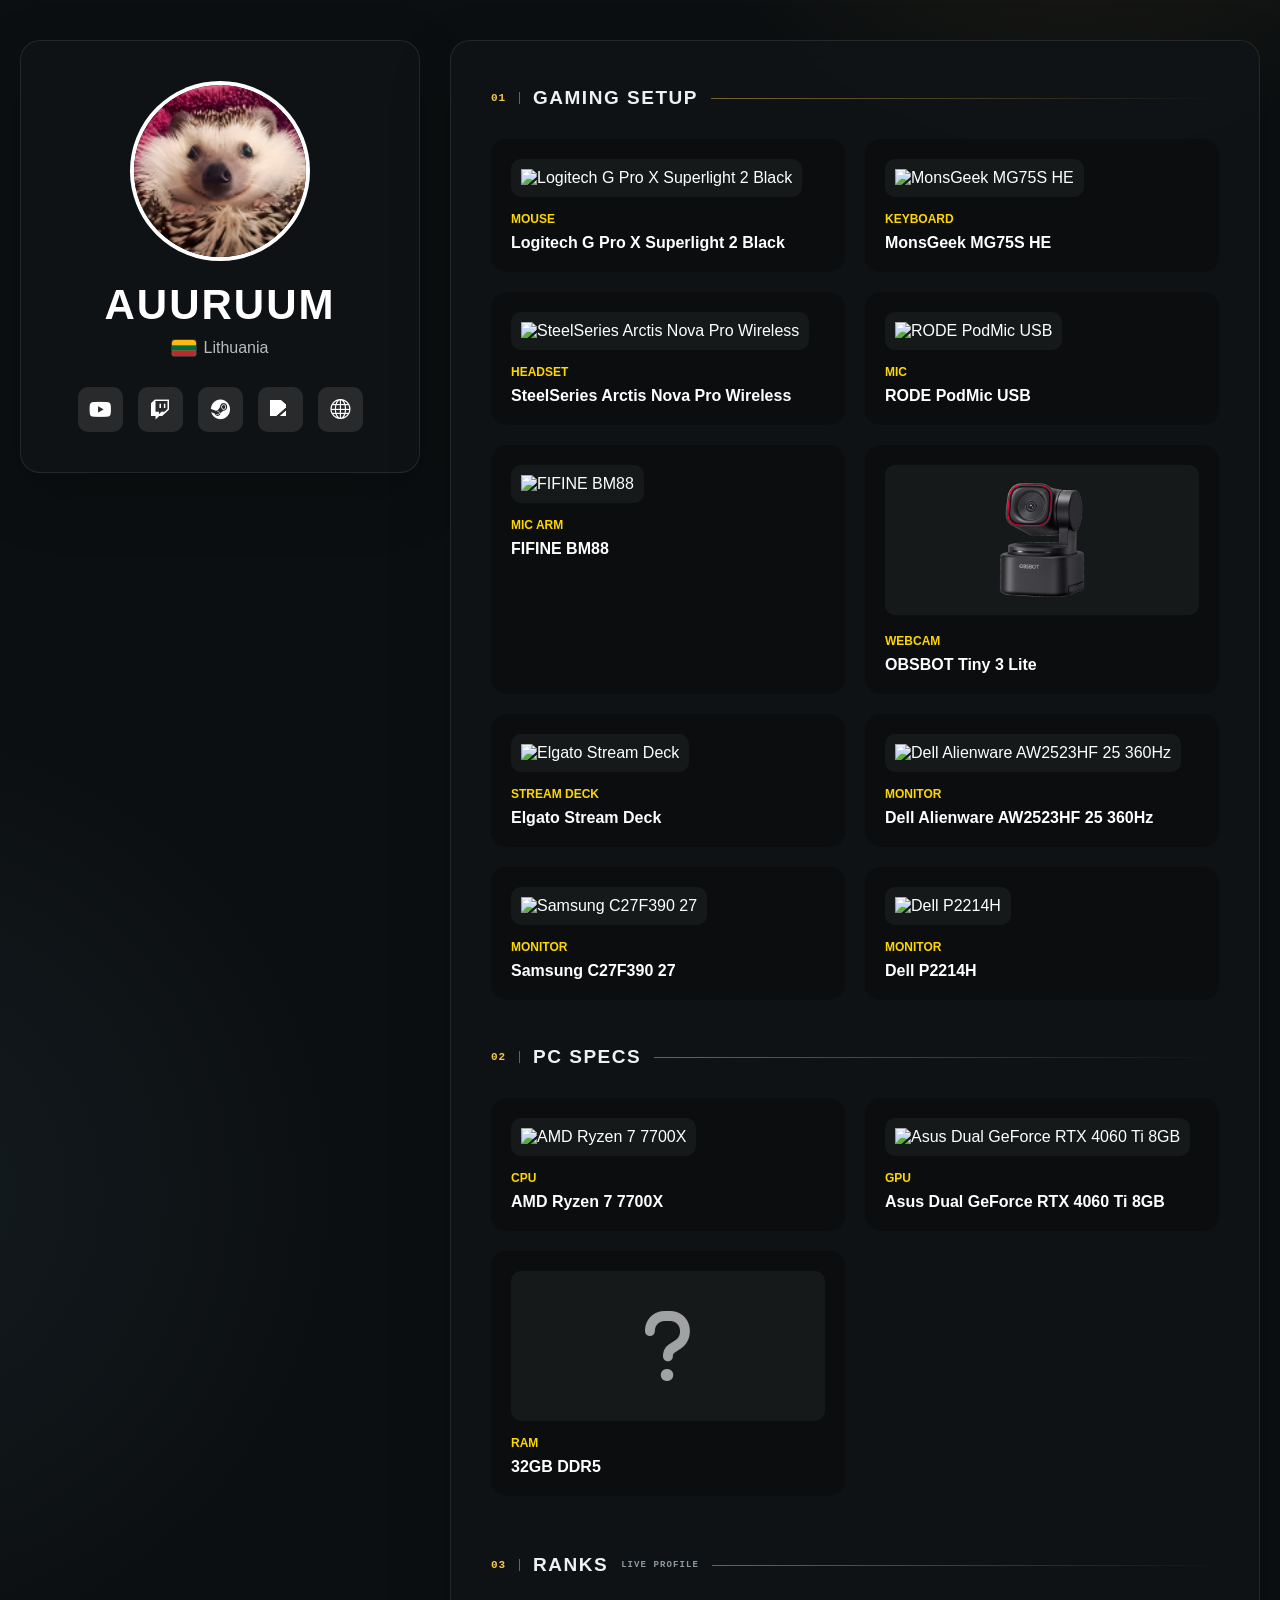
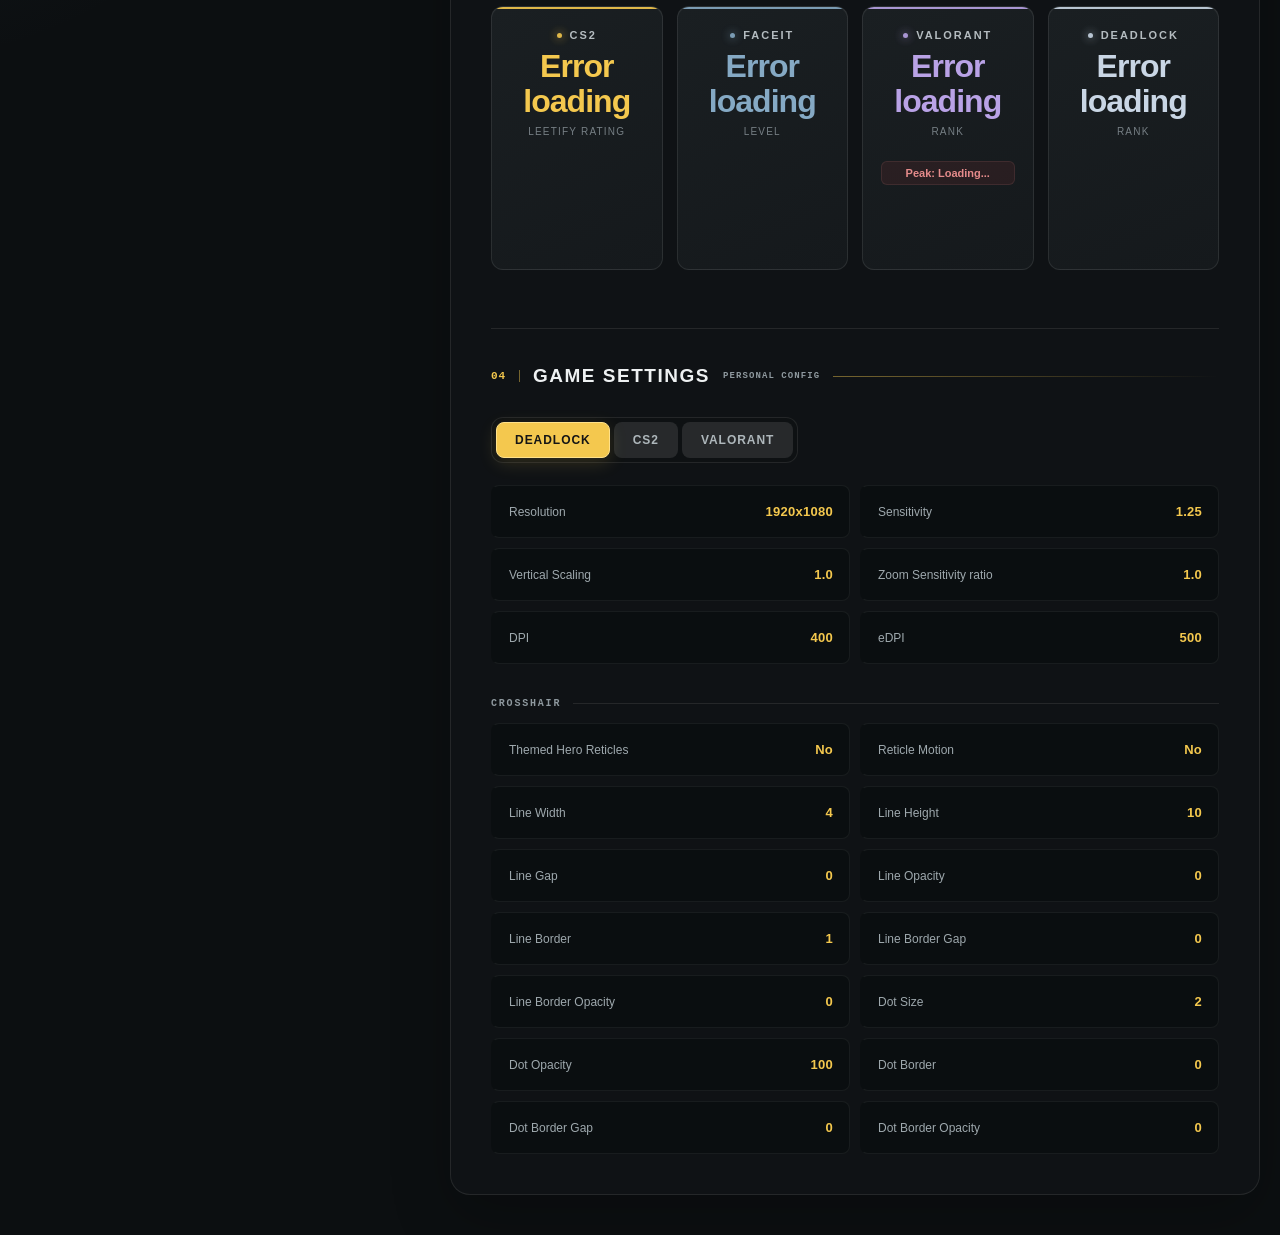
==== commit 97fc069b: "Refine ranks and game settings UI" ====
--- a/index.html
+++ b/index.html
@@ -24,19 +24,33 @@
         </div>
 
         <div class="content-section">
-            <div class="section-header">🎮 GAMING SETUP</div>
+            <div class="section-header">
+                <span class="section-number">01</span>
+                <span class="section-title">GAMING SETUP</span>
+            </div>
             <div class="gear-grid" id="gearGrid"></div>
 
-            <div class="section-header">💻 PC SPECS</div>
+            <div class="section-header">
+                <span class="section-number">02</span>
+                <span class="section-title">PC SPECS</span>
+            </div>
             <div class="specs-grid" id="specsGrid"></div>
 
             <div class="ranks-section">
-                <div class="section-header">🏆 RANKS</div>
+                <div class="section-header">
+                    <span class="section-number">03</span>
+                    <span class="section-title">RANKS</span>
+                    <span class="section-meta">LIVE PROFILE</span>
+                </div>
                 <div class="ranks-grid" id="ranksGrid"></div>
             </div>
 
             <div class="games-section">
-                <div class="section-header">⚙️ GAME SETTINGS</div>
+                <div class="section-header">
+                    <span class="section-number">04</span>
+                    <span class="section-title">GAME SETTINGS</span>
+                    <span class="section-meta">PERSONAL CONFIG</span>
+                </div>
                 <div class="game-tabs" id="gameTabs"></div>
                 <div id="gameSettingsContainer"></div>
             </div>
--- a/styles.css
+++ b/styles.css
@@ -497,3 +497,284 @@
         text-align: left;
     }
 }
+
+/* Refined esports UI */
+:root {
+    --accent: #f4c84e;
+    --surface: #15191c;
+    --surface-raised: #1a1f22;
+    --line: rgba(255, 255, 255, 0.09);
+    --muted: #8e989e;
+}
+
+body {
+    background:
+        radial-gradient(circle at 84% -10%, rgba(244, 200, 78, 0.1), transparent 28rem),
+        radial-gradient(circle at -10% 42%, rgba(73, 115, 139, 0.13), transparent 30rem),
+        #0c0f11;
+}
+
+.profile-card,
+.content-section {
+    background: rgba(16, 20, 22, 0.88);
+    border: 1px solid var(--line);
+    box-shadow: 0 22px 60px rgba(0, 0, 0, 0.22);
+}
+
+.section-header {
+    min-height: 34px;
+    margin-bottom: 24px;
+    gap: 13px;
+    font-size: 19px;
+    letter-spacing: 0.08em;
+}
+
+.section-header::after {
+    content: '';
+    height: 1px;
+    flex: 1;
+    background: linear-gradient(90deg, rgba(244, 200, 78, 0.45), transparent);
+}
+
+.section-number {
+    padding-right: 13px;
+    border-right: 1px solid rgba(244, 200, 78, 0.45);
+    color: var(--accent);
+    font-family: 'Courier New', monospace;
+    font-size: 11px;
+    letter-spacing: 0.08em;
+}
+
+.section-title {
+    color: #eef1f2;
+}
+
+.section-meta {
+    margin-left: auto;
+    color: var(--muted);
+    font-family: 'Courier New', monospace;
+    font-size: 9px;
+    letter-spacing: 0.12em;
+    white-space: nowrap;
+}
+
+.ranks-section {
+    margin-top: 52px;
+    margin-bottom: 0;
+}
+
+.ranks-grid {
+    grid-template-columns: repeat(auto-fit, minmax(min(160px, 100%), 1fr));
+    gap: 14px;
+}
+
+.rank-card {
+    --rank-accent: var(--accent);
+    min-height: 264px;
+    padding: 22px 18px 18px;
+    background: linear-gradient(155deg, var(--surface-raised), var(--surface));
+    border: 1px solid var(--line);
+    border-radius: 12px;
+    box-shadow: inset 0 1px 0 rgba(255, 255, 255, 0.03);
+}
+
+.rank-card::before {
+    content: '';
+    position: absolute;
+    inset: 0 0 auto;
+    height: 2px;
+    background: var(--rank-accent);
+    opacity: 0.9;
+}
+
+.rank-card:nth-child(2) { --rank-accent: #85a9c4; }
+.rank-card:nth-child(3) { --rank-accent: #b9a2e6; }
+.rank-card:nth-child(4) { --rank-accent: #c9d6e5; }
+
+.rank-card:hover {
+    background: linear-gradient(155deg, #20272b, var(--surface));
+    border-color: rgba(244, 200, 78, 0.28);
+    transform: translateY(-3px);
+}
+
+.rank-game {
+    display: flex;
+    align-items: center;
+    justify-content: center;
+    gap: 8px;
+    margin-bottom: 8px;
+    color: #c6ced2;
+    font-size: 11px;
+    letter-spacing: 0.18em;
+}
+
+.rank-game::before {
+    content: '';
+    width: 5px;
+    height: 5px;
+    border-radius: 50%;
+    background: var(--rank-accent);
+    box-shadow: 0 0 10px var(--rank-accent);
+}
+
+.rank-image {
+    width: 76px;
+    height: 76px;
+    margin: 13px auto 8px;
+    filter: drop-shadow(0 8px 14px rgba(0, 0, 0, 0.35));
+}
+
+.rank-card:hover .rank-image {
+    filter: drop-shadow(0 10px 18px rgba(0, 0, 0, 0.45));
+}
+
+.rank-value {
+    margin-bottom: 7px;
+    color: var(--rank-accent);
+    font-size: clamp(27px, 2.5vw, 35px);
+    letter-spacing: -0.03em;
+    text-shadow: none;
+}
+
+.rank-label {
+    margin-bottom: 14px;
+    color: var(--muted);
+    font-size: 10px;
+    letter-spacing: 0.12em;
+    text-transform: uppercase;
+}
+
+.rank-peak {
+    color: #e58b8b;
+    background: rgba(170, 62, 62, 0.12);
+    border: 1px solid rgba(229, 139, 139, 0.12);
+    border-radius: 6px;
+    font-size: 11px;
+}
+
+.games-section {
+    margin-top: 58px;
+    padding-top: 30px;
+    border-top: 1px solid var(--line);
+}
+
+.game-tabs {
+    width: fit-content;
+    margin-bottom: 22px;
+    padding: 4px;
+    gap: 4px;
+    background: #0e1113;
+    border: 1px solid var(--line);
+    border-radius: 12px;
+}
+
+.game-tab {
+    padding: 10px 18px;
+    border: 1px solid transparent;
+    border-radius: 8px;
+    color: #aeb7bb;
+    font-size: 12px;
+    font-weight: 700;
+    letter-spacing: 0.08em;
+    text-transform: uppercase;
+}
+
+.game-tab:hover {
+    background: rgba(255, 255, 255, 0.05);
+    color: #fff;
+}
+
+.game-tab.active {
+    background: var(--accent);
+    border-color: #ffe18a;
+    color: #151515;
+    box-shadow: 0 5px 18px rgba(244, 200, 78, 0.16);
+}
+
+.settings-grid {
+    gap: 10px;
+}
+
+.setting-item {
+    min-height: 53px;
+    padding: 14px 16px;
+    background: rgba(11, 14, 16, 0.72);
+    border: 1px solid rgba(255, 255, 255, 0.06);
+    border-left: 2px solid transparent;
+    border-radius: 8px;
+    transition: border-color 0.2s, background 0.2s, transform 0.2s;
+}
+
+.setting-item:hover {
+    background: var(--surface-raised);
+    border-left-color: var(--accent);
+    transform: translateX(2px);
+}
+
+.setting-label {
+    color: #9ea8ad;
+    font-size: 12px;
+}
+
+.setting-value {
+    color: var(--accent);
+    font-size: 13px;
+    letter-spacing: 0.02em;
+}
+
+.setting-divider {
+    display: flex;
+    align-items: center;
+    gap: 12px;
+    margin: 24px 0 4px;
+    padding: 0;
+    border: 0;
+    color: var(--muted);
+    font-family: 'Courier New', monospace;
+    font-size: 10px;
+    letter-spacing: 0.18em;
+    text-align: left;
+}
+
+.setting-divider::after {
+    content: '';
+    height: 1px;
+    flex: 1;
+    background: var(--line);
+}
+
+@media (max-width: 600px) {
+    .section-header {
+        gap: 9px;
+        font-size: 17px;
+    }
+
+    .section-meta {
+        display: none;
+    }
+
+    .section-header::after {
+        background: linear-gradient(90deg, rgba(244, 200, 78, 0.35), transparent);
+    }
+
+    .ranks-section,
+    .games-section {
+        margin-top: 40px;
+    }
+
+    .game-tabs {
+        width: 100%;
+    }
+
+    .game-tab {
+        flex: 1;
+        padding: 10px 8px;
+        font-size: 11px;
+    }
+
+    .setting-item {
+        flex-direction: column;
+        align-items: flex-start;
+        gap: 6px;
+    }
+}
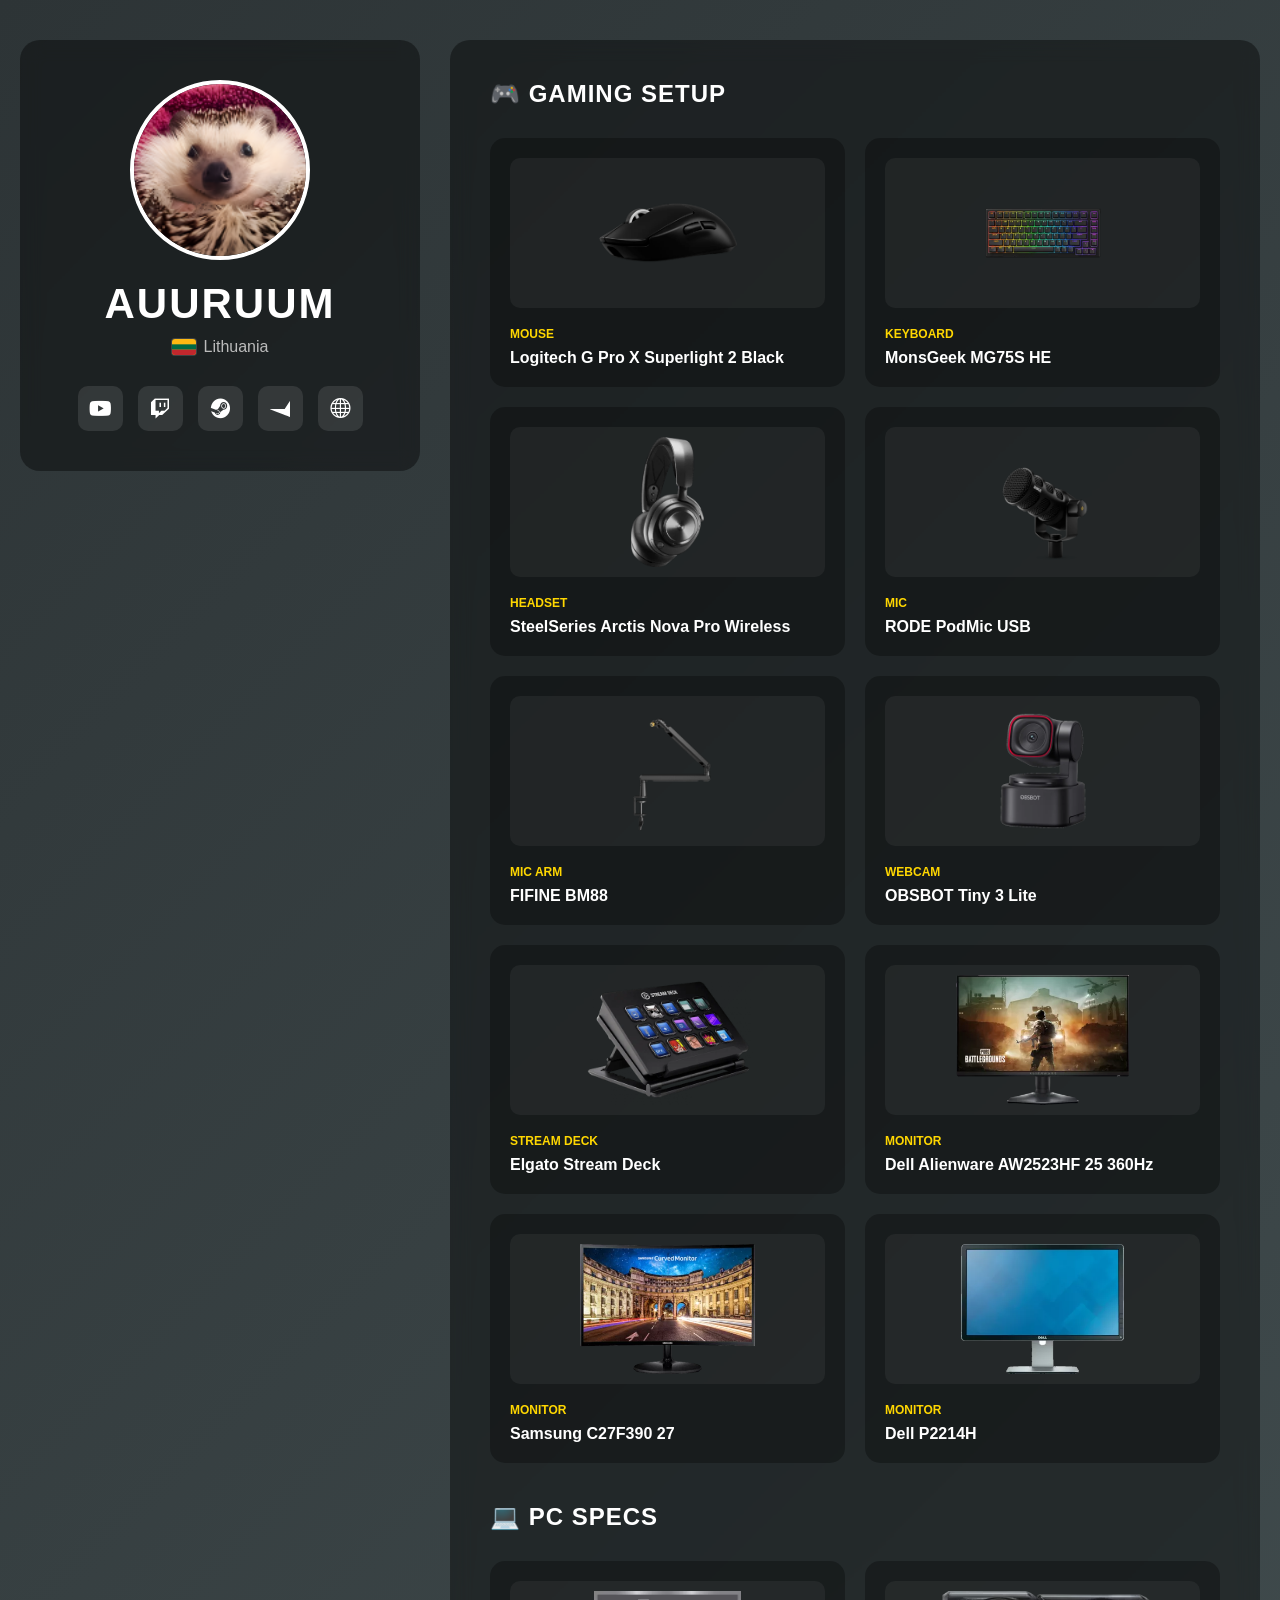
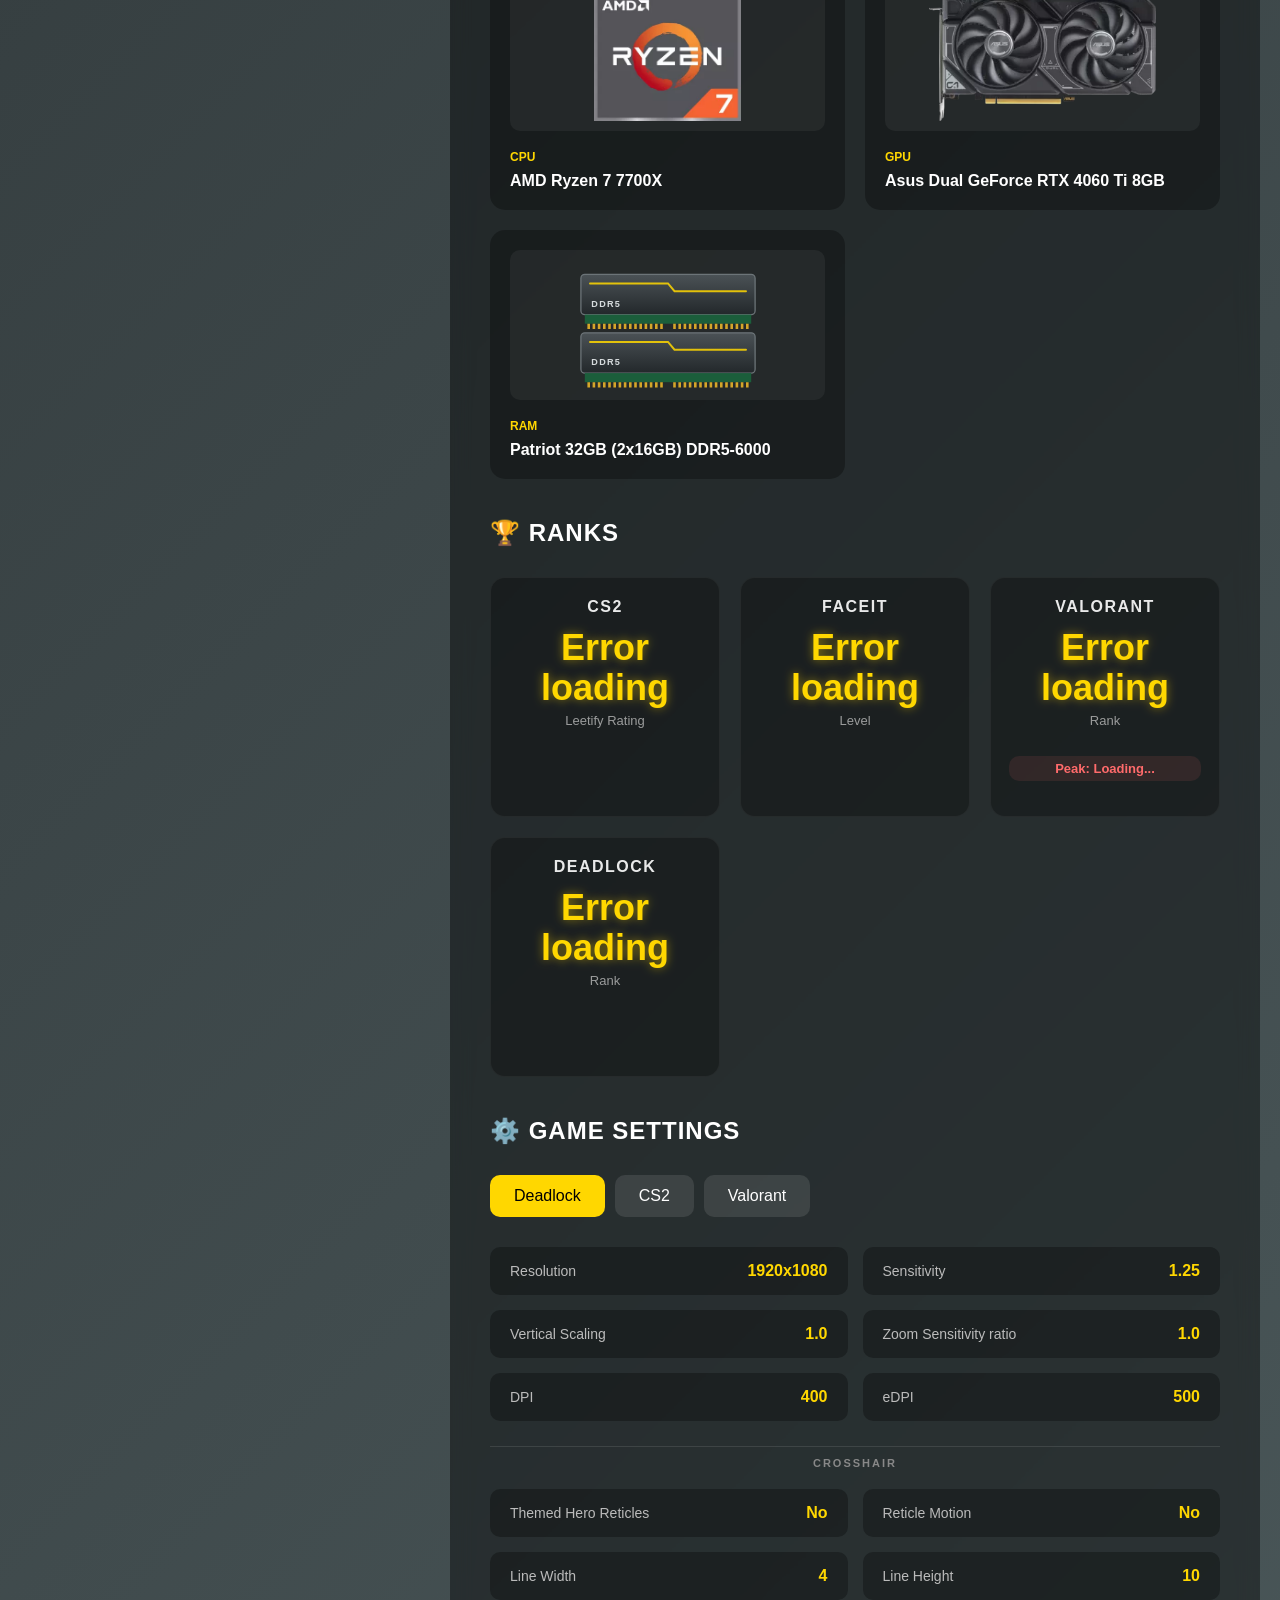
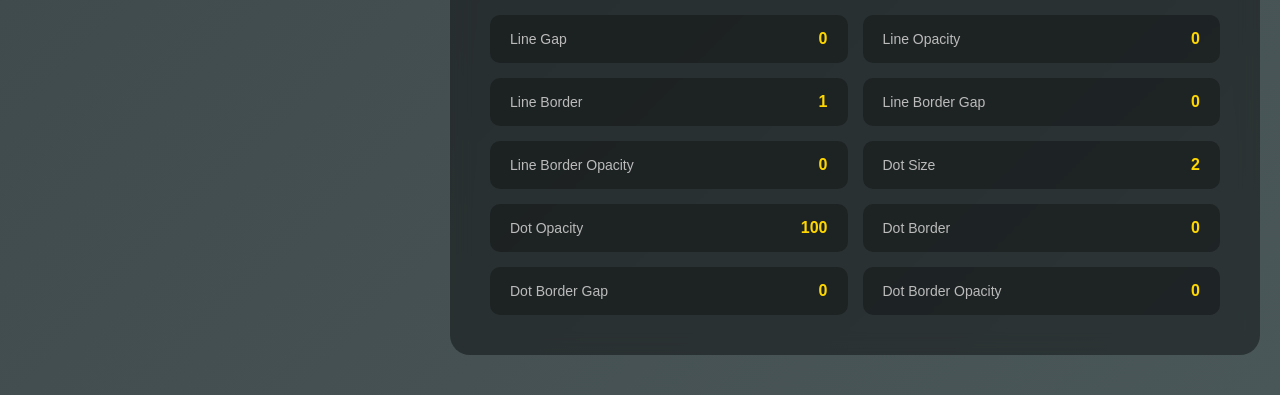
==== commit ce0e42be: "Safer rendering, link cards, copy buttons, meta tags and hedgehog favicon - Build all DOM with text-" ====
--- a/index.html
+++ b/index.html
@@ -3,7 +3,25 @@
 <head>
     <meta charset="UTF-8">
     <meta name="viewport" content="width=device-width, initial-scale=1.0">
-    <title>Gaming Profile</title>
+    <title>AUURUUM · Setup</title>
+    <meta name="description" content="AUURUUM's gaming setup, PC specs, live CS2 / Faceit / Valorant / Deadlock ranks, sensitivity and crosshair settings.">
+    <meta name="theme-color" content="#2d3436">
+    <link rel="canonical" href="https://auuruum.dev/setup/">
+    <link rel="icon" type="image/svg+xml" href="assets/icons/favicon.svg">
+    <link rel="icon" type="image/png" sizes="32x32" href="assets/icons/favicon-32.png">
+    <link rel="apple-touch-icon" href="assets/icons/apple-touch-icon.png">
+    <!-- Link previews (Discord, Telegram, X) -->
+    <meta property="og:type" content="profile">
+    <meta property="og:site_name" content="AUURUUM">
+    <meta property="og:title" content="AUURUUM — Gaming Setup &amp; Ranks">
+    <meta property="og:description" content="Gear, PC specs, live ranks, sensitivity and crosshair codes for CS2, Valorant and Deadlock.">
+    <meta property="og:url" content="https://auuruum.dev/setup/">
+    <meta property="og:image" content="https://auuruum.dev/setup/assets/profile.png">
+    <meta property="og:image:alt" content="AUURUUM profile picture">
+    <meta name="twitter:card" content="summary">
+    <meta name="twitter:title" content="AUURUUM — Gaming Setup &amp; Ranks">
+    <meta name="twitter:description" content="Gear, PC specs, live ranks, sensitivity and crosshair codes for CS2, Valorant and Deadlock.">
+    <meta name="twitter:image" content="https://auuruum.dev/setup/assets/profile.png">
     <!-- Font Awesome for icons -->
     <link rel="stylesheet" href="https://cdnjs.cloudflare.com/ajax/libs/font-awesome/6.5.1/css/all.min.css">
     <!-- Bootstrap Icons -->
@@ -24,33 +42,19 @@
         </div>
 
         <div class="content-section">
-            <div class="section-header">
-                <span class="section-number">01</span>
-                <span class="section-title">GAMING SETUP</span>
-            </div>
+            <div class="section-header">🎮 GAMING SETUP</div>
             <div class="gear-grid" id="gearGrid"></div>
 
-            <div class="section-header">
-                <span class="section-number">02</span>
-                <span class="section-title">PC SPECS</span>
-            </div>
+            <div class="section-header">💻 PC SPECS</div>
             <div class="specs-grid" id="specsGrid"></div>
 
             <div class="ranks-section">
-                <div class="section-header">
-                    <span class="section-number">03</span>
-                    <span class="section-title">RANKS</span>
-                    <span class="section-meta">LIVE PROFILE</span>
-                </div>
+                <div class="section-header">🏆 RANKS</div>
                 <div class="ranks-grid" id="ranksGrid"></div>
             </div>
 
             <div class="games-section">
-                <div class="section-header">
-                    <span class="section-number">04</span>
-                    <span class="section-title">GAME SETTINGS</span>
-                    <span class="section-meta">PERSONAL CONFIG</span>
-                </div>
+                <div class="section-header">⚙️ GAME SETTINGS</div>
                 <div class="game-tabs" id="gameTabs"></div>
                 <div id="gameSettingsContainer"></div>
             </div>
--- a/styles.css
+++ b/styles.css
@@ -126,6 +126,27 @@
     padding: 20px;
     border-radius: 15px;
     transition: all 0.3s;
+}
+
+[hidden] {
+    display: none !important;
+}
+
+/* Cards rendered as links keep the card look */
+a.gear-item, a.spec-item, a.rank-card {
+    display: block;
+    color: inherit;
+    text-decoration: none;
+}
+
+a.rank-card {
+    display: flex;
+}
+
+a.gear-item:focus-visible, a.spec-item:focus-visible, a.rank-card:focus-visible,
+.social-link:focus-visible, .game-tab:focus-visible, .copy-button:focus-visible {
+    outline: 2px solid #ffd700;
+    outline-offset: 3px;
 }
 
 .gear-item:hover, .spec-item:hover {
@@ -372,6 +393,35 @@
     overflow-wrap: break-word;
 }
 
+.setting-value-wrap {
+    display: flex;
+    align-items: center;
+    gap: 10px;
+    min-width: 0;
+}
+
+.copy-button {
+    flex: 0 0 auto;
+    width: 32px;
+    height: 32px;
+    border: none;
+    border-radius: 8px;
+    background: rgba(255, 255, 255, 0.1);
+    color: #fff;
+    cursor: pointer;
+    font-size: 14px;
+    transition: background 0.2s, color 0.2s;
+}
+
+.copy-button:hover {
+    background: rgba(255, 215, 0, 0.25);
+}
+
+.copy-button.copied {
+    background: #ffd700;
+    color: #000;
+}
+
 .setting-divider {
     grid-column: 1 / -1;
     font-size: 11px;
@@ -496,285 +546,8 @@
         max-width: 100%;
         text-align: left;
     }
-}
-
-/* Refined esports UI */
-:root {
-    --accent: #f4c84e;
-    --surface: #15191c;
-    --surface-raised: #1a1f22;
-    --line: rgba(255, 255, 255, 0.09);
-    --muted: #8e989e;
-}
-
-body {
-    background:
-        radial-gradient(circle at 84% -10%, rgba(244, 200, 78, 0.1), transparent 28rem),
-        radial-gradient(circle at -10% 42%, rgba(73, 115, 139, 0.13), transparent 30rem),
-        #0c0f11;
-}
-
-.profile-card,
-.content-section {
-    background: rgba(16, 20, 22, 0.88);
-    border: 1px solid var(--line);
-    box-shadow: 0 22px 60px rgba(0, 0, 0, 0.22);
-}
-
-.section-header {
-    min-height: 34px;
-    margin-bottom: 24px;
-    gap: 13px;
-    font-size: 19px;
-    letter-spacing: 0.08em;
-}
-
-.section-header::after {
-    content: '';
-    height: 1px;
-    flex: 1;
-    background: linear-gradient(90deg, rgba(244, 200, 78, 0.45), transparent);
-}
-
-.section-number {
-    padding-right: 13px;
-    border-right: 1px solid rgba(244, 200, 78, 0.45);
-    color: var(--accent);
-    font-family: 'Courier New', monospace;
-    font-size: 11px;
-    letter-spacing: 0.08em;
-}
-
-.section-title {
-    color: #eef1f2;
-}
-
-.section-meta {
-    margin-left: auto;
-    color: var(--muted);
-    font-family: 'Courier New', monospace;
-    font-size: 9px;
-    letter-spacing: 0.12em;
-    white-space: nowrap;
-}
-
-.ranks-section {
-    margin-top: 52px;
-    margin-bottom: 0;
-}
-
-.ranks-grid {
-    grid-template-columns: repeat(auto-fit, minmax(min(160px, 100%), 1fr));
-    gap: 14px;
-}
-
-.rank-card {
-    --rank-accent: var(--accent);
-    min-height: 264px;
-    padding: 22px 18px 18px;
-    background: linear-gradient(155deg, var(--surface-raised), var(--surface));
-    border: 1px solid var(--line);
-    border-radius: 12px;
-    box-shadow: inset 0 1px 0 rgba(255, 255, 255, 0.03);
-}
-
-.rank-card::before {
-    content: '';
-    position: absolute;
-    inset: 0 0 auto;
-    height: 2px;
-    background: var(--rank-accent);
-    opacity: 0.9;
-}
-
-.rank-card:nth-child(2) { --rank-accent: #85a9c4; }
-.rank-card:nth-child(3) { --rank-accent: #b9a2e6; }
-.rank-card:nth-child(4) { --rank-accent: #c9d6e5; }
-
-.rank-card:hover {
-    background: linear-gradient(155deg, #20272b, var(--surface));
-    border-color: rgba(244, 200, 78, 0.28);
-    transform: translateY(-3px);
-}
-
-.rank-game {
-    display: flex;
-    align-items: center;
-    justify-content: center;
-    gap: 8px;
-    margin-bottom: 8px;
-    color: #c6ced2;
-    font-size: 11px;
-    letter-spacing: 0.18em;
-}
-
-.rank-game::before {
-    content: '';
-    width: 5px;
-    height: 5px;
-    border-radius: 50%;
-    background: var(--rank-accent);
-    box-shadow: 0 0 10px var(--rank-accent);
-}
-
-.rank-image {
-    width: 76px;
-    height: 76px;
-    margin: 13px auto 8px;
-    filter: drop-shadow(0 8px 14px rgba(0, 0, 0, 0.35));
-}
-
-.rank-card:hover .rank-image {
-    filter: drop-shadow(0 10px 18px rgba(0, 0, 0, 0.45));
-}
-
-.rank-value {
-    margin-bottom: 7px;
-    color: var(--rank-accent);
-    font-size: clamp(27px, 2.5vw, 35px);
-    letter-spacing: -0.03em;
-    text-shadow: none;
-}
-
-.rank-label {
-    margin-bottom: 14px;
-    color: var(--muted);
-    font-size: 10px;
-    letter-spacing: 0.12em;
-    text-transform: uppercase;
-}
-
-.rank-peak {
-    color: #e58b8b;
-    background: rgba(170, 62, 62, 0.12);
-    border: 1px solid rgba(229, 139, 139, 0.12);
-    border-radius: 6px;
-    font-size: 11px;
-}
-
-.games-section {
-    margin-top: 58px;
-    padding-top: 30px;
-    border-top: 1px solid var(--line);
-}
-
-.game-tabs {
-    width: fit-content;
-    margin-bottom: 22px;
-    padding: 4px;
-    gap: 4px;
-    background: #0e1113;
-    border: 1px solid var(--line);
-    border-radius: 12px;
-}
-
-.game-tab {
-    padding: 10px 18px;
-    border: 1px solid transparent;
-    border-radius: 8px;
-    color: #aeb7bb;
-    font-size: 12px;
-    font-weight: 700;
-    letter-spacing: 0.08em;
-    text-transform: uppercase;
-}
-
-.game-tab:hover {
-    background: rgba(255, 255, 255, 0.05);
-    color: #fff;
-}
-
-.game-tab.active {
-    background: var(--accent);
-    border-color: #ffe18a;
-    color: #151515;
-    box-shadow: 0 5px 18px rgba(244, 200, 78, 0.16);
-}
-
-.settings-grid {
-    gap: 10px;
-}
-
-.setting-item {
-    min-height: 53px;
-    padding: 14px 16px;
-    background: rgba(11, 14, 16, 0.72);
-    border: 1px solid rgba(255, 255, 255, 0.06);
-    border-left: 2px solid transparent;
-    border-radius: 8px;
-    transition: border-color 0.2s, background 0.2s, transform 0.2s;
-}
-
-.setting-item:hover {
-    background: var(--surface-raised);
-    border-left-color: var(--accent);
-    transform: translateX(2px);
-}
-
-.setting-label {
-    color: #9ea8ad;
-    font-size: 12px;
-}
-
-.setting-value {
-    color: var(--accent);
-    font-size: 13px;
-    letter-spacing: 0.02em;
-}
-
-.setting-divider {
-    display: flex;
-    align-items: center;
-    gap: 12px;
-    margin: 24px 0 4px;
-    padding: 0;
-    border: 0;
-    color: var(--muted);
-    font-family: 'Courier New', monospace;
-    font-size: 10px;
-    letter-spacing: 0.18em;
-    text-align: left;
-}
-
-.setting-divider::after {
-    content: '';
-    height: 1px;
-    flex: 1;
-    background: var(--line);
-}
-
-@media (max-width: 600px) {
-    .section-header {
-        gap: 9px;
-        font-size: 17px;
-    }
-
-    .section-meta {
-        display: none;
-    }
-
-    .section-header::after {
-        background: linear-gradient(90deg, rgba(244, 200, 78, 0.35), transparent);
-    }
-
-    .ranks-section,
-    .games-section {
-        margin-top: 40px;
-    }
-
-    .game-tabs {
-        width: 100%;
-    }
-
-    .game-tab {
-        flex: 1;
-        padding: 10px 8px;
-        font-size: 11px;
-    }
-
-    .setting-item {
-        flex-direction: column;
-        align-items: flex-start;
-        gap: 6px;
-    }
-}
+
+    .setting-value-wrap {
+        max-width: 100%;
+    }
+}
